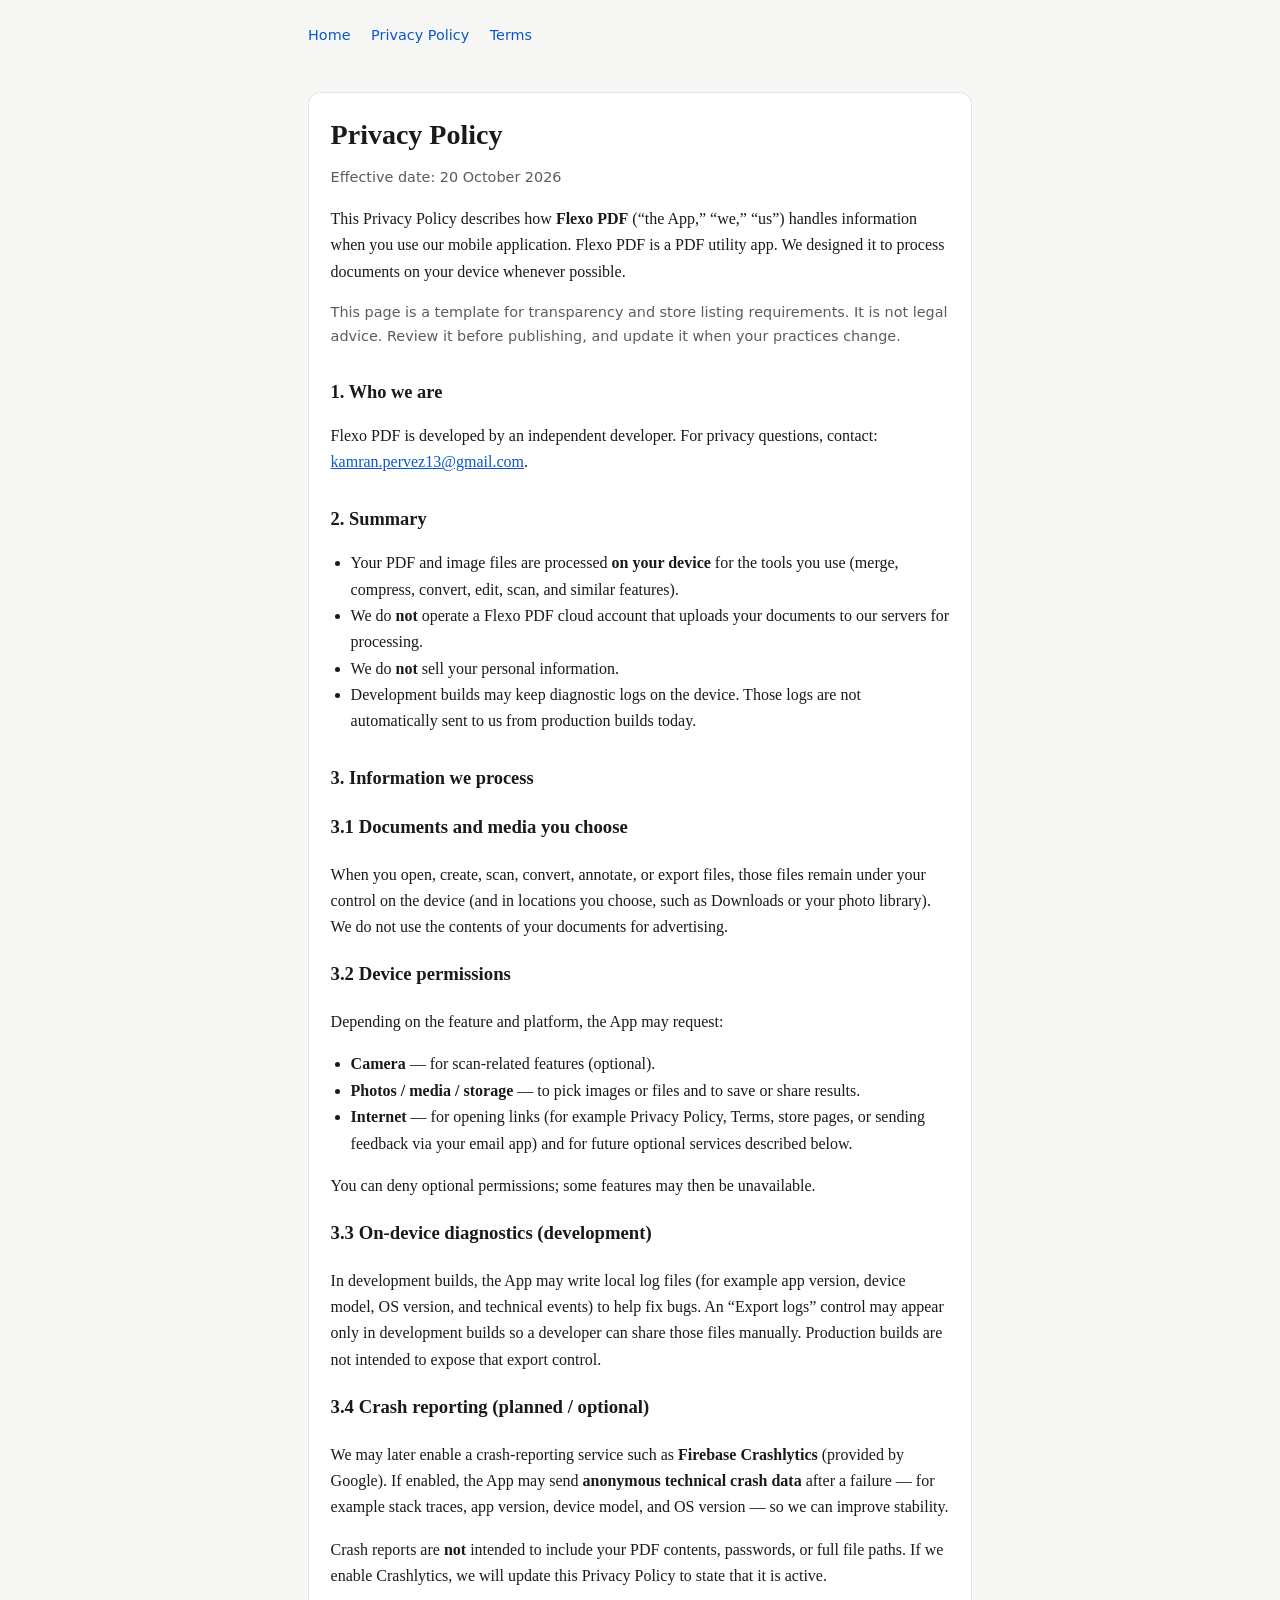
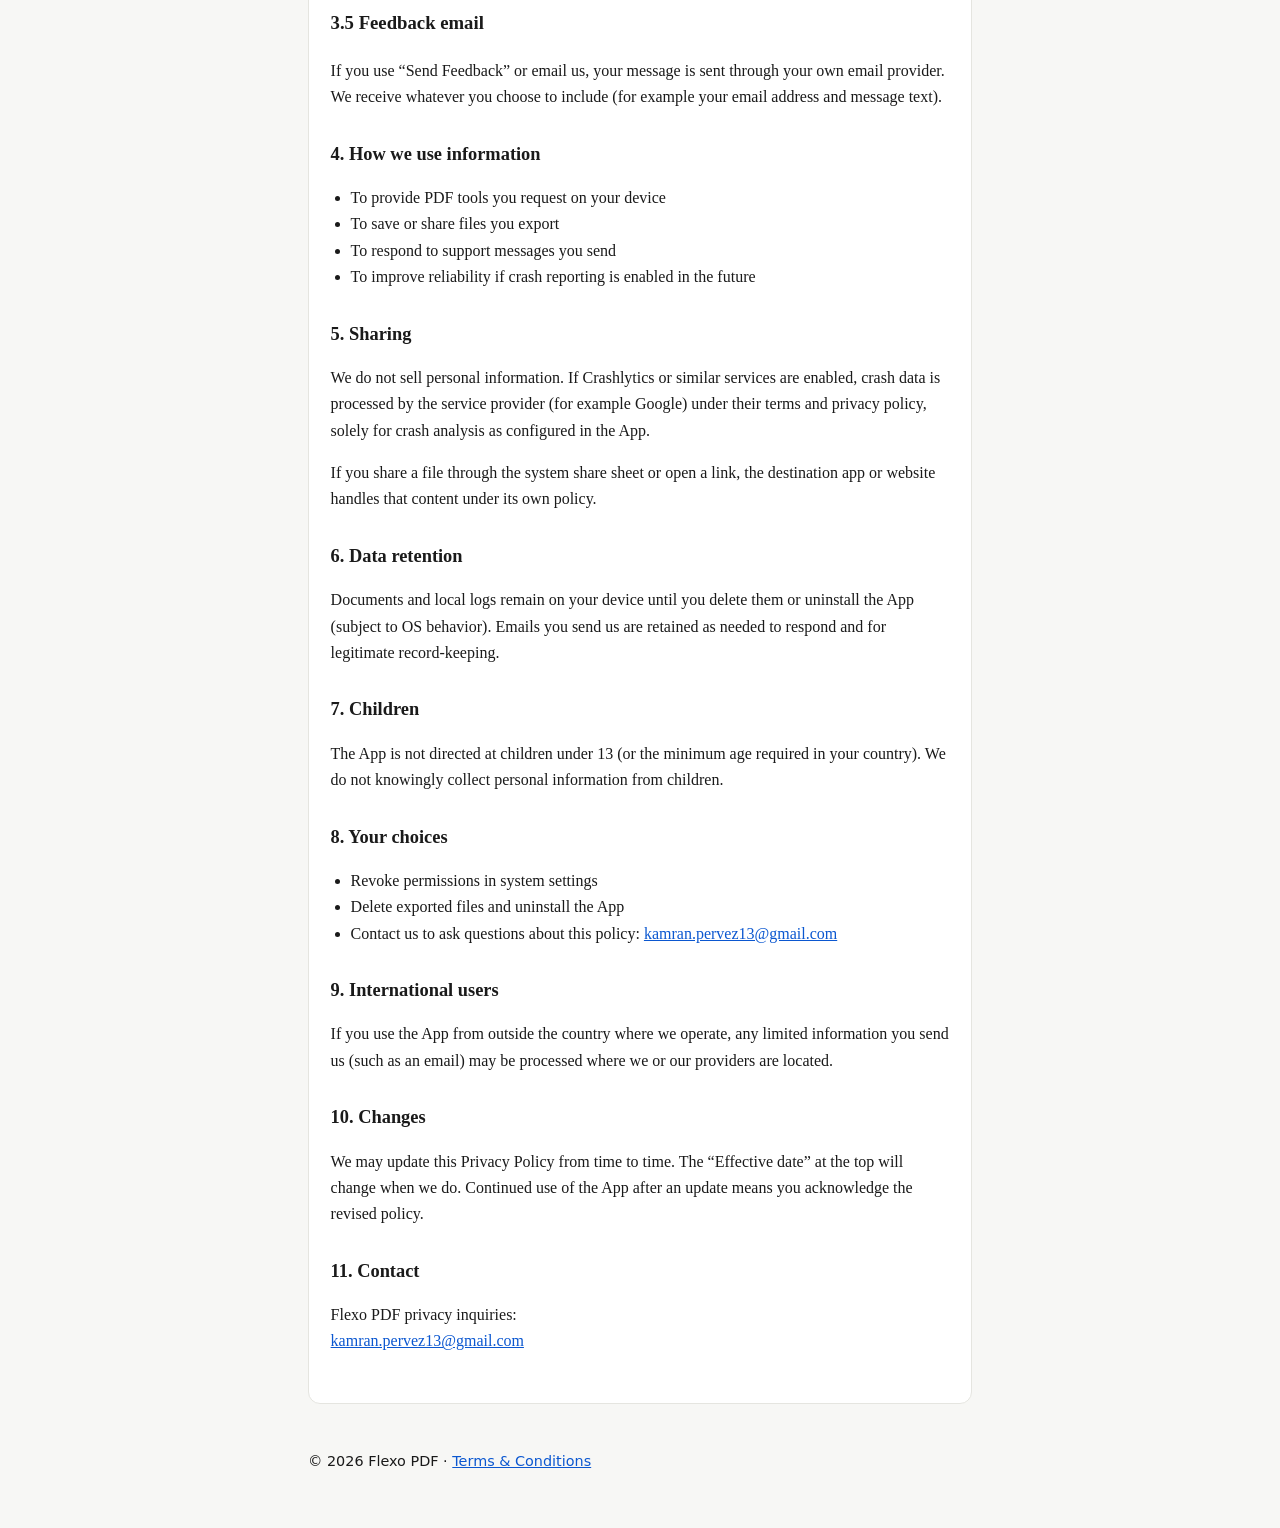
==== privacy.html @ fe5efee1 "Add Privacy Policy and Terms pages for Flexo PDF." ====
<!DOCTYPE html>
<html lang="en">
  <head>
    <meta charset="utf-8" />
    <meta name="viewport" content="width=device-width, initial-scale=1" />
    <title>Privacy Policy — Flexo PDF</title>
    <meta
      name="description"
      content="Privacy Policy for the Flexo PDF mobile application."
    />
    <link rel="stylesheet" href="styles.css" />
  </head>
  <body>
    <header>
      <nav>
        <a href="index.html">Home</a>
        <a href="privacy.html">Privacy Policy</a>
        <a href="terms.html">Terms</a>
      </nav>
    </header>
    <main>
      <article class="card">
        <h1>Privacy Policy</h1>
        <p class="muted">Effective date: 20 October 2026</p>
        <p>
          This Privacy Policy describes how <strong>Flexo PDF</strong> (“the
          App,” “we,” “us”) handles information when you use our mobile
          application. Flexo PDF is a PDF utility app. We designed it to process
          documents on your device whenever possible.
        </p>
        <p class="muted">
          This page is a template for transparency and store listing
          requirements. It is not legal advice. Review it before publishing, and
          update it when your practices change.
        </p>

        <h2>1. Who we are</h2>
        <p>
          Flexo PDF is developed by an independent developer. For privacy
          questions, contact:
          <a href="mailto:kamran.pervez13@gmail.com"
            >kamran.pervez13@gmail.com</a
          >.
        </p>

        <h2>2. Summary</h2>
        <ul>
          <li>
            Your PDF and image files are processed <strong>on your device</strong>
            for the tools you use (merge, compress, convert, edit, scan, and
            similar features).
          </li>
          <li>
            We do <strong>not</strong> operate a Flexo PDF cloud account that
            uploads your documents to our servers for processing.
          </li>
          <li>
            We do <strong>not</strong> sell your personal information.
          </li>
          <li>
            Development builds may keep diagnostic logs on the device. Those
            logs are not automatically sent to us from production builds today.
          </li>
        </ul>

        <h2>3. Information we process</h2>
        <h3>3.1 Documents and media you choose</h3>
        <p>
          When you open, create, scan, convert, annotate, or export files, those
          files remain under your control on the device (and in locations you
          choose, such as Downloads or your photo library). We do not use the
          contents of your documents for advertising.
        </p>

        <h3>3.2 Device permissions</h3>
        <p>Depending on the feature and platform, the App may request:</p>
        <ul>
          <li>
            <strong>Camera</strong> — for scan-related features (optional).
          </li>
          <li>
            <strong>Photos / media / storage</strong> — to pick images or files
            and to save or share results.
          </li>
          <li>
            <strong>Internet</strong> — for opening links (for example Privacy
            Policy, Terms, store pages, or sending feedback via your email app)
            and for future optional services described below.
          </li>
        </ul>
        <p>
          You can deny optional permissions; some features may then be
          unavailable.
        </p>

        <h3>3.3 On-device diagnostics (development)</h3>
        <p>
          In development builds, the App may write local log files (for example
          app version, device model, OS version, and technical events) to help
          fix bugs. An “Export logs” control may appear only in development
          builds so a developer can share those files manually. Production
          builds are not intended to expose that export control.
        </p>

        <h3>3.4 Crash reporting (planned / optional)</h3>
        <p>
          We may later enable a crash-reporting service such as
          <strong>Firebase Crashlytics</strong> (provided by Google). If
          enabled, the App may send <strong>anonymous technical crash data</strong>
          after a failure — for example stack traces, app version, device model,
          and OS version — so we can improve stability.
        </p>
        <p>
          Crash reports are <strong>not</strong> intended to include your PDF
          contents, passwords, or full file paths. If we enable Crashlytics, we
          will update this Privacy Policy to state that it is active.
        </p>

        <h3>3.5 Feedback email</h3>
        <p>
          If you use “Send Feedback” or email us, your message is sent through
          your own email provider. We receive whatever you choose to include
          (for example your email address and message text).
        </p>

        <h2>4. How we use information</h2>
        <ul>
          <li>To provide PDF tools you request on your device</li>
          <li>To save or share files you export</li>
          <li>To respond to support messages you send</li>
          <li>
            To improve reliability if crash reporting is enabled in the future
          </li>
        </ul>

        <h2>5. Sharing</h2>
        <p>
          We do not sell personal information. If Crashlytics or similar
          services are enabled, crash data is processed by the service provider
          (for example Google) under their terms and privacy policy, solely for
          crash analysis as configured in the App.
        </p>
        <p>
          If you share a file through the system share sheet or open a link, the
          destination app or website handles that content under its own policy.
        </p>

        <h2>6. Data retention</h2>
        <p>
          Documents and local logs remain on your device until you delete them
          or uninstall the App (subject to OS behavior). Emails you send us are
          retained as needed to respond and for legitimate record-keeping.
        </p>

        <h2>7. Children</h2>
        <p>
          The App is not directed at children under 13 (or the minimum age
          required in your country). We do not knowingly collect personal
          information from children.
        </p>

        <h2>8. Your choices</h2>
        <ul>
          <li>Revoke permissions in system settings</li>
          <li>Delete exported files and uninstall the App</li>
          <li>
            Contact us to ask questions about this policy:
            <a href="mailto:kamran.pervez13@gmail.com"
              >kamran.pervez13@gmail.com</a
            >
          </li>
        </ul>

        <h2>9. International users</h2>
        <p>
          If you use the App from outside the country where we operate, any
          limited information you send us (such as an email) may be processed
          where we or our providers are located.
        </p>

        <h2>10. Changes</h2>
        <p>
          We may update this Privacy Policy from time to time. The “Effective
          date” at the top will change when we do. Continued use of the App
          after an update means you acknowledge the revised policy.
        </p>

        <h2>11. Contact</h2>
        <p>
          Flexo PDF privacy inquiries:<br />
          <a href="mailto:kamran.pervez13@gmail.com"
            >kamran.pervez13@gmail.com</a
          >
        </p>
      </article>
    </main>
    <footer>
      <p>© 2026 Flexo PDF · <a href="terms.html">Terms &amp; Conditions</a></p>
    </footer>
  </body>
</html>
---- styles.css ----
:root {
  color-scheme: light dark;
  --bg: #f7f7f5;
  --card: #ffffff;
  --text: #1a1a1a;
  --muted: #5c5c5c;
  --border: #e5e5e0;
  --link: #0b57d0;
  --max: 44rem;
}

@media (prefers-color-scheme: dark) {
  :root {
    --bg: #121212;
    --card: #1c1c1c;
    --text: #f2f2f2;
    --muted: #b0b0b0;
    --border: #2e2e2e;
    --link: #8ab4f8;
  }
}

* {
  box-sizing: border-box;
}

body {
  margin: 0;
  font-family: Georgia, "Times New Roman", serif;
  background: var(--bg);
  color: var(--text);
  line-height: 1.65;
}

header,
main,
footer {
  max-width: var(--max);
  margin: 0 auto;
  padding: 1.5rem 1.25rem;
}

header {
  padding-bottom: 0;
}

nav {
  font-family: system-ui, -apple-system, Segoe UI, Roboto, sans-serif;
  font-size: 0.9rem;
  margin-bottom: 1.25rem;
}

nav a {
  color: var(--link);
  text-decoration: none;
  margin-right: 1rem;
}

nav a:hover {
  text-decoration: underline;
}

.card {
  background: var(--card);
  border: 1px solid var(--border);
  border-radius: 12px;
  padding: 1.5rem 1.35rem 2rem;
}

h1 {
  font-size: 1.75rem;
  line-height: 1.25;
  margin: 0 0 0.35rem;
}

h2 {
  font-size: 1.15rem;
  margin: 1.75rem 0 0.5rem;
}

p,
li {
  color: var(--text);
}

.muted,
footer {
  color: var(--muted);
  font-family: system-ui, -apple-system, Segoe UI, Roboto, sans-serif;
  font-size: 0.9rem;
}

ul {
  padding-left: 1.25rem;
}

a {
  color: var(--link);
}

footer {
  padding-top: 0.5rem;
  padding-bottom: 2.5rem;
}
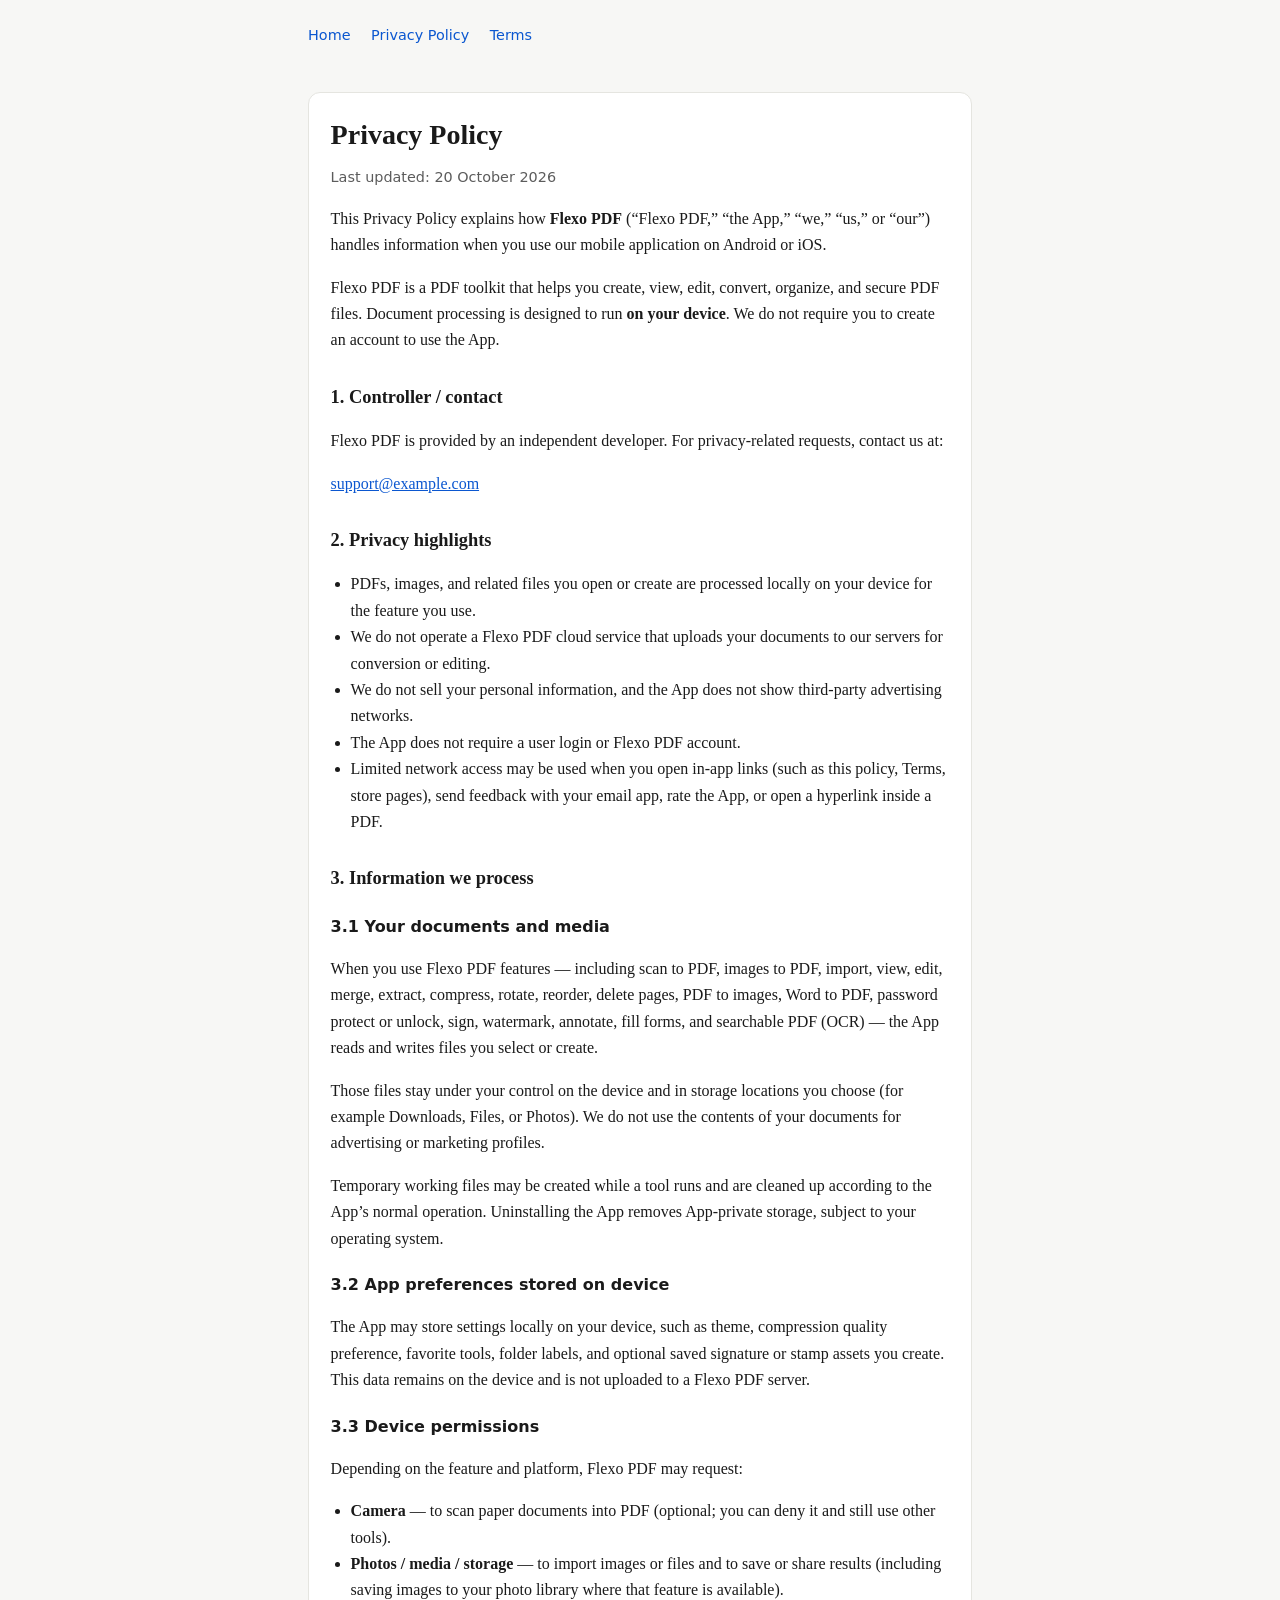
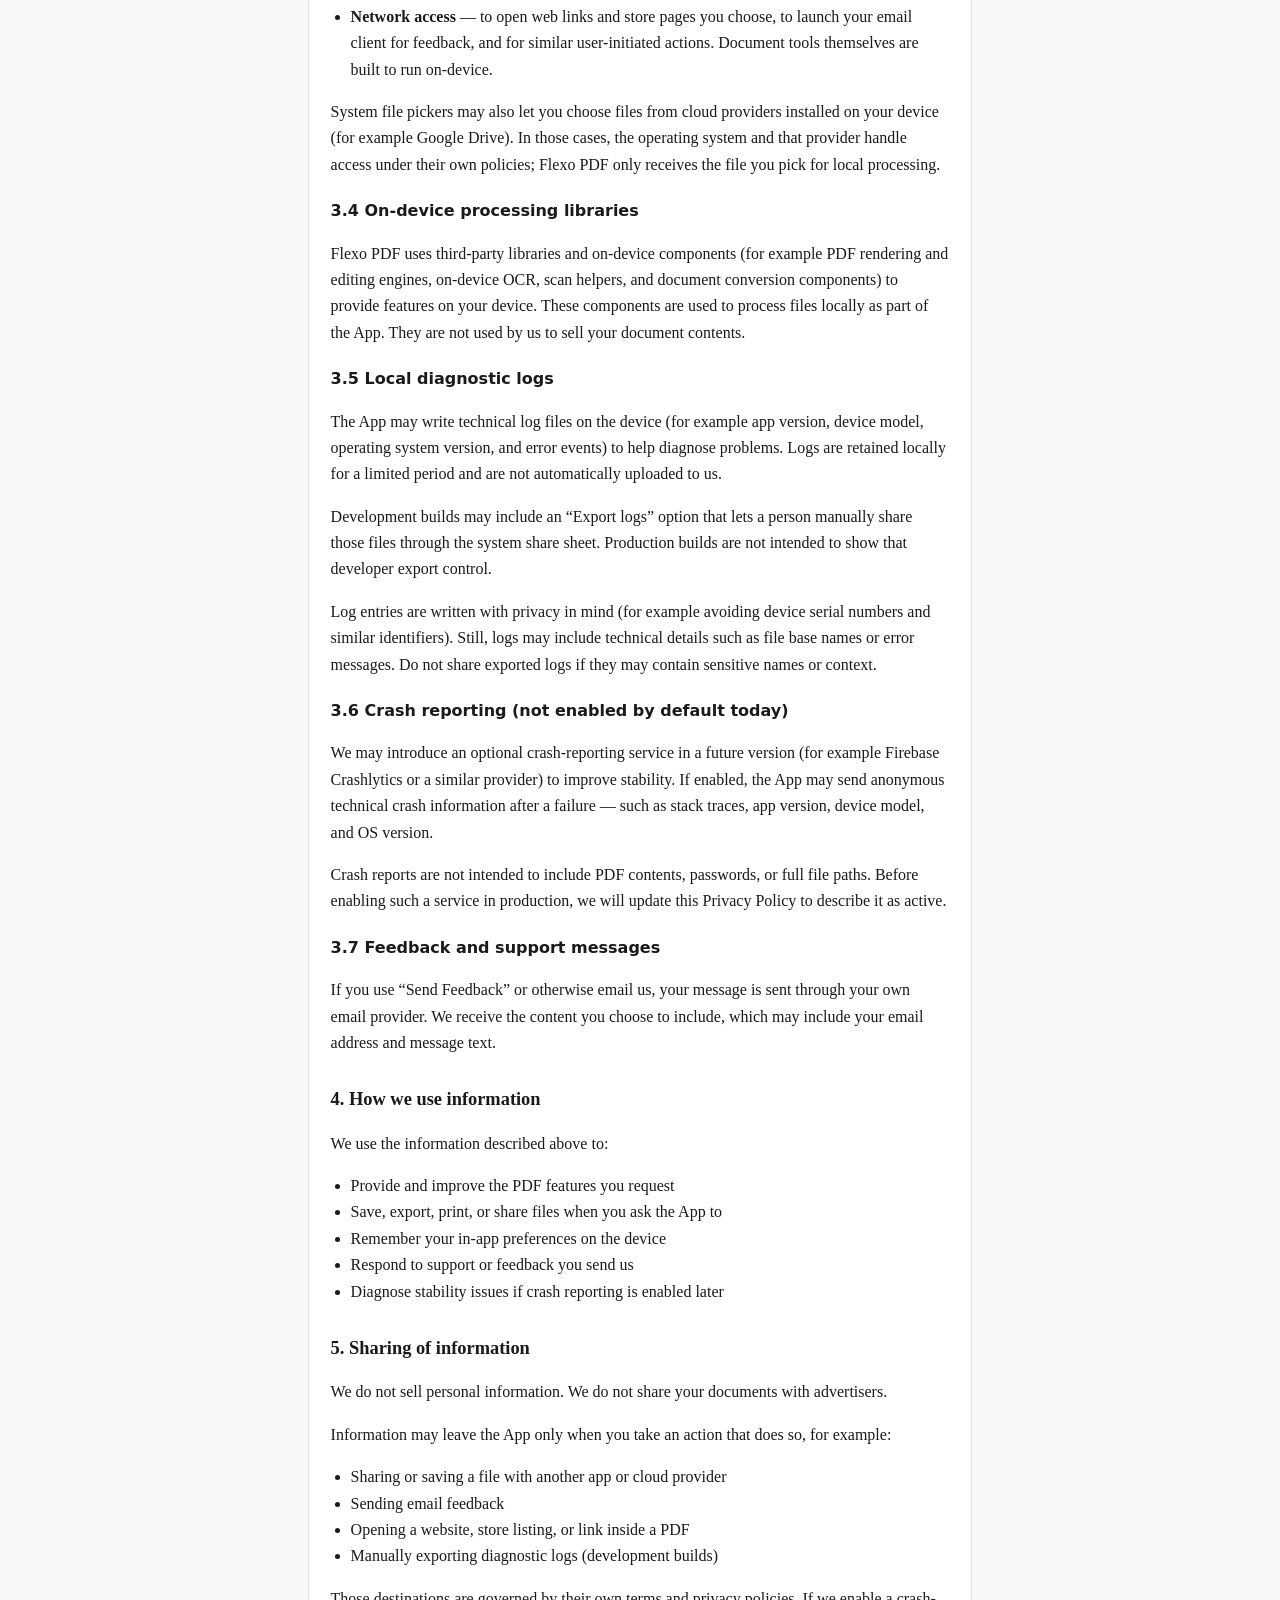
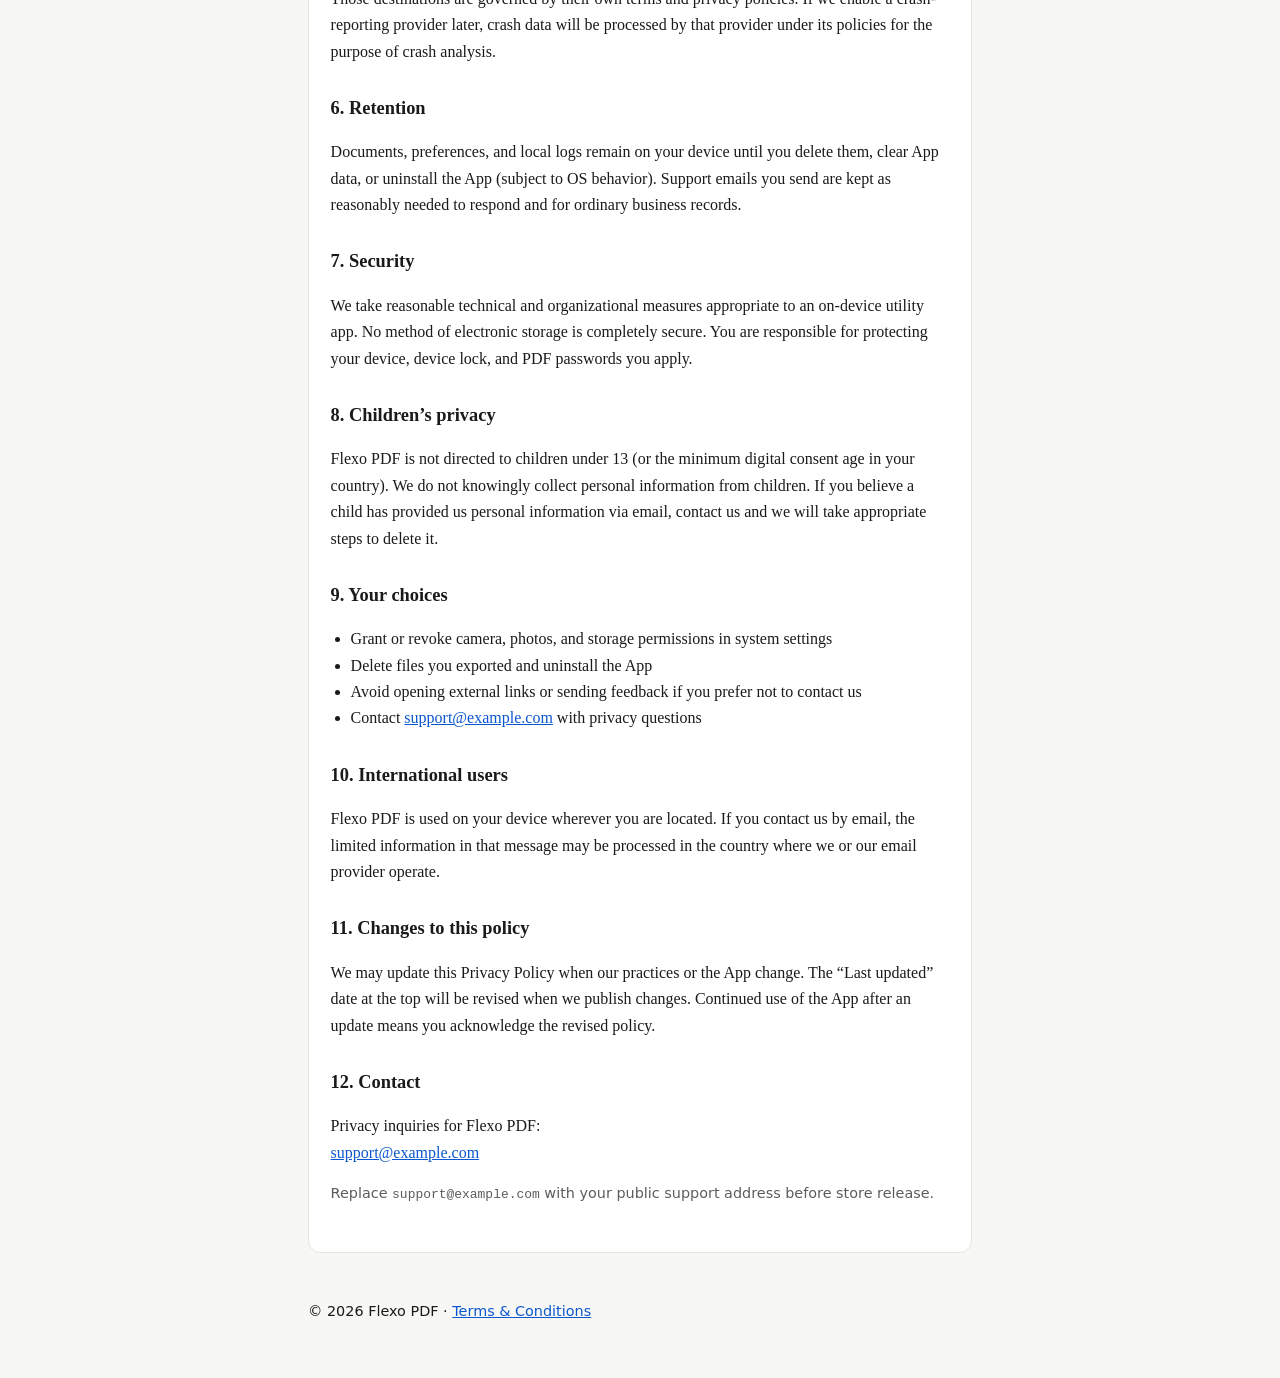
==== commit d527bf44: "privacy and tos pages" ====
--- a/privacy.html
+++ b/privacy.html
@@ -21,176 +21,258 @@
     <main>
       <article class="card">
         <h1>Privacy Policy</h1>
-        <p class="muted">Effective date: 20 October 2026</p>
-        <p>
-          This Privacy Policy describes how <strong>Flexo PDF</strong> (“the
-          App,” “we,” “us”) handles information when you use our mobile
-          application. Flexo PDF is a PDF utility app. We designed it to process
-          documents on your device whenever possible.
+        <p class="muted">Last updated: 20 October 2026</p>
+
+        <p>
+          This Privacy Policy explains how <strong>Flexo PDF</strong> (“Flexo
+          PDF,” “the App,” “we,” “us,” or “our”) handles information when you
+          use our mobile application on Android or iOS.
+        </p>
+        <p>
+          Flexo PDF is a PDF toolkit that helps you create, view, edit, convert,
+          organize, and secure PDF files. Document processing is designed to run
+          <strong>on your device</strong>. We do not require you to create an
+          account to use the App.
+        </p>
+
+        <h2>1. Controller / contact</h2>
+        <p>
+          Flexo PDF is provided by an independent developer. For privacy-related
+          requests, contact us at:
+        </p>
+        <p>
+          <!-- Replace with your public support address before store release. -->
+          <a href="mailto:support@example.com">support@example.com</a>
+        </p>
+
+        <h2>2. Privacy highlights</h2>
+        <ul>
+          <li>
+            PDFs, images, and related files you open or create are processed
+            locally on your device for the feature you use.
+          </li>
+          <li>
+            We do not operate a Flexo PDF cloud service that uploads your
+            documents to our servers for conversion or editing.
+          </li>
+          <li>
+            We do not sell your personal information, and the App does not show
+            third-party advertising networks.
+          </li>
+          <li>
+            The App does not require a user login or Flexo PDF account.
+          </li>
+          <li>
+            Limited network access may be used when you open in-app links (such
+            as this policy, Terms, store pages), send feedback with your email
+            app, rate the App, or open a hyperlink inside a PDF.
+          </li>
+        </ul>
+
+        <h2>3. Information we process</h2>
+
+        <h3>3.1 Your documents and media</h3>
+        <p>
+          When you use Flexo PDF features — including scan to PDF, images to
+          PDF, import, view, edit, merge, extract, compress, rotate, reorder,
+          delete pages, PDF to images, Word to PDF, password protect or unlock,
+          sign, watermark, annotate, fill forms, and searchable PDF (OCR) —
+          the App reads and writes files you select or create.
+        </p>
+        <p>
+          Those files stay under your control on the device and in storage
+          locations you choose (for example Downloads, Files, or Photos). We do
+          not use the contents of your documents for advertising or marketing
+          profiles.
+        </p>
+        <p>
+          Temporary working files may be created while a tool runs and are
+          cleaned up according to the App’s normal operation. Uninstalling the
+          App removes App-private storage, subject to your operating system.
+        </p>
+
+        <h3>3.2 App preferences stored on device</h3>
+        <p>
+          The App may store settings locally on your device, such as theme,
+          compression quality preference, favorite tools, folder labels, and
+          optional saved signature or stamp assets you create. This data remains
+          on the device and is not uploaded to a Flexo PDF server.
+        </p>
+
+        <h3>3.3 Device permissions</h3>
+        <p>
+          Depending on the feature and platform, Flexo PDF may request:
+        </p>
+        <ul>
+          <li>
+            <strong>Camera</strong> — to scan paper documents into PDF
+            (optional; you can deny it and still use other tools).
+          </li>
+          <li>
+            <strong>Photos / media / storage</strong> — to import images or
+            files and to save or share results (including saving images to your
+            photo library where that feature is available).
+          </li>
+          <li>
+            <strong>Network access</strong> — to open web links and store pages
+            you choose, to launch your email client for feedback, and for
+            similar user-initiated actions. Document tools themselves are built
+            to run on-device.
+          </li>
+        </ul>
+        <p>
+          System file pickers may also let you choose files from cloud providers
+          installed on your device (for example Google Drive). In those cases,
+          the operating system and that provider handle access under their own
+          policies; Flexo PDF only receives the file you pick for local
+          processing.
+        </p>
+
+        <h3>3.4 On-device processing libraries</h3>
+        <p>
+          Flexo PDF uses third-party libraries and on-device components (for
+          example PDF rendering and editing engines, on-device OCR, scan helpers,
+          and document conversion components) to provide features on your
+          device. These components are used to process files locally as part of
+          the App. They are not used by us to sell your document contents.
+        </p>
+
+        <h3>3.5 Local diagnostic logs</h3>
+        <p>
+          The App may write technical log files on the device (for example app
+          version, device model, operating system version, and error events) to
+          help diagnose problems. Logs are retained locally for a limited period
+          and are not automatically uploaded to us.
+        </p>
+        <p>
+          Development builds may include an “Export logs” option that lets a
+          person manually share those files through the system share sheet.
+          Production builds are not intended to show that developer export
+          control.
+        </p>
+        <p>
+          Log entries are written with privacy in mind (for example avoiding
+          device serial numbers and similar identifiers). Still, logs may
+          include technical details such as file base names or error messages.
+          Do not share exported logs if they may contain sensitive names or
+          context.
+        </p>
+
+        <h3>3.6 Crash reporting (not enabled by default today)</h3>
+        <p>
+          We may introduce an optional crash-reporting service in a future
+          version (for example Firebase Crashlytics or a similar provider) to
+          improve stability. If enabled, the App may send anonymous technical
+          crash information after a failure — such as stack traces, app version,
+          device model, and OS version.
+        </p>
+        <p>
+          Crash reports are not intended to include PDF contents, passwords, or
+          full file paths. Before enabling such a service in production, we will
+          update this Privacy Policy to describe it as active.
+        </p>
+
+        <h3>3.7 Feedback and support messages</h3>
+        <p>
+          If you use “Send Feedback” or otherwise email us, your message is sent
+          through your own email provider. We receive the content you choose to
+          include, which may include your email address and message text.
+        </p>
+
+        <h2>4. How we use information</h2>
+        <p>We use the information described above to:</p>
+        <ul>
+          <li>Provide and improve the PDF features you request</li>
+          <li>Save, export, print, or share files when you ask the App to</li>
+          <li>Remember your in-app preferences on the device</li>
+          <li>Respond to support or feedback you send us</li>
+          <li>
+            Diagnose stability issues if crash reporting is enabled later
+          </li>
+        </ul>
+
+        <h2>5. Sharing of information</h2>
+        <p>
+          We do not sell personal information. We do not share your documents
+          with advertisers.
+        </p>
+        <p>
+          Information may leave the App only when you take an action that does
+          so, for example:
+        </p>
+        <ul>
+          <li>Sharing or saving a file with another app or cloud provider</li>
+          <li>Sending email feedback</li>
+          <li>Opening a website, store listing, or link inside a PDF</li>
+          <li>Manually exporting diagnostic logs (development builds)</li>
+        </ul>
+        <p>
+          Those destinations are governed by their own terms and privacy
+          policies. If we enable a crash-reporting provider later, crash data
+          will be processed by that provider under its policies for the purpose
+          of crash analysis.
+        </p>
+
+        <h2>6. Retention</h2>
+        <p>
+          Documents, preferences, and local logs remain on your device until you
+          delete them, clear App data, or uninstall the App (subject to OS
+          behavior). Support emails you send are kept as reasonably needed to
+          respond and for ordinary business records.
+        </p>
+
+        <h2>7. Security</h2>
+        <p>
+          We take reasonable technical and organizational measures appropriate
+          to an on-device utility app. No method of electronic storage is
+          completely secure. You are responsible for protecting your device,
+          device lock, and PDF passwords you apply.
+        </p>
+
+        <h2>8. Children’s privacy</h2>
+        <p>
+          Flexo PDF is not directed to children under 13 (or the minimum digital
+          consent age in your country). We do not knowingly collect personal
+          information from children. If you believe a child has provided us
+          personal information via email, contact us and we will take
+          appropriate steps to delete it.
+        </p>
+
+        <h2>9. Your choices</h2>
+        <ul>
+          <li>Grant or revoke camera, photos, and storage permissions in system settings</li>
+          <li>Delete files you exported and uninstall the App</li>
+          <li>Avoid opening external links or sending feedback if you prefer not to contact us</li>
+          <li>
+            Contact
+            <a href="mailto:support@example.com">support@example.com</a>
+            with privacy questions
+          </li>
+        </ul>
+
+        <h2>10. International users</h2>
+        <p>
+          Flexo PDF is used on your device wherever you are located. If you
+          contact us by email, the limited information in that message may be
+          processed in the country where we or our email provider operate.
+        </p>
+
+        <h2>11. Changes to this policy</h2>
+        <p>
+          We may update this Privacy Policy when our practices or the App
+          change. The “Last updated” date at the top will be revised when we
+          publish changes. Continued use of the App after an update means you
+          acknowledge the revised policy.
+        </p>
+
+        <h2>12. Contact</h2>
+        <p>
+          Privacy inquiries for Flexo PDF:<br />
+          <a href="mailto:support@example.com">support@example.com</a>
         </p>
         <p class="muted">
-          This page is a template for transparency and store listing
-          requirements. It is not legal advice. Review it before publishing, and
-          update it when your practices change.
-        </p>
-
-        <h2>1. Who we are</h2>
-        <p>
-          Flexo PDF is developed by an independent developer. For privacy
-          questions, contact:
-          <a href="mailto:kamran.pervez13@gmail.com"
-            >kamran.pervez13@gmail.com</a
-          >.
-        </p>
-
-        <h2>2. Summary</h2>
-        <ul>
-          <li>
-            Your PDF and image files are processed <strong>on your device</strong>
-            for the tools you use (merge, compress, convert, edit, scan, and
-            similar features).
-          </li>
-          <li>
-            We do <strong>not</strong> operate a Flexo PDF cloud account that
-            uploads your documents to our servers for processing.
-          </li>
-          <li>
-            We do <strong>not</strong> sell your personal information.
-          </li>
-          <li>
-            Development builds may keep diagnostic logs on the device. Those
-            logs are not automatically sent to us from production builds today.
-          </li>
-        </ul>
-
-        <h2>3. Information we process</h2>
-        <h3>3.1 Documents and media you choose</h3>
-        <p>
-          When you open, create, scan, convert, annotate, or export files, those
-          files remain under your control on the device (and in locations you
-          choose, such as Downloads or your photo library). We do not use the
-          contents of your documents for advertising.
-        </p>
-
-        <h3>3.2 Device permissions</h3>
-        <p>Depending on the feature and platform, the App may request:</p>
-        <ul>
-          <li>
-            <strong>Camera</strong> — for scan-related features (optional).
-          </li>
-          <li>
-            <strong>Photos / media / storage</strong> — to pick images or files
-            and to save or share results.
-          </li>
-          <li>
-            <strong>Internet</strong> — for opening links (for example Privacy
-            Policy, Terms, store pages, or sending feedback via your email app)
-            and for future optional services described below.
-          </li>
-        </ul>
-        <p>
-          You can deny optional permissions; some features may then be
-          unavailable.
-        </p>
-
-        <h3>3.3 On-device diagnostics (development)</h3>
-        <p>
-          In development builds, the App may write local log files (for example
-          app version, device model, OS version, and technical events) to help
-          fix bugs. An “Export logs” control may appear only in development
-          builds so a developer can share those files manually. Production
-          builds are not intended to expose that export control.
-        </p>
-
-        <h3>3.4 Crash reporting (planned / optional)</h3>
-        <p>
-          We may later enable a crash-reporting service such as
-          <strong>Firebase Crashlytics</strong> (provided by Google). If
-          enabled, the App may send <strong>anonymous technical crash data</strong>
-          after a failure — for example stack traces, app version, device model,
-          and OS version — so we can improve stability.
-        </p>
-        <p>
-          Crash reports are <strong>not</strong> intended to include your PDF
-          contents, passwords, or full file paths. If we enable Crashlytics, we
-          will update this Privacy Policy to state that it is active.
-        </p>
-
-        <h3>3.5 Feedback email</h3>
-        <p>
-          If you use “Send Feedback” or email us, your message is sent through
-          your own email provider. We receive whatever you choose to include
-          (for example your email address and message text).
-        </p>
-
-        <h2>4. How we use information</h2>
-        <ul>
-          <li>To provide PDF tools you request on your device</li>
-          <li>To save or share files you export</li>
-          <li>To respond to support messages you send</li>
-          <li>
-            To improve reliability if crash reporting is enabled in the future
-          </li>
-        </ul>
-
-        <h2>5. Sharing</h2>
-        <p>
-          We do not sell personal information. If Crashlytics or similar
-          services are enabled, crash data is processed by the service provider
-          (for example Google) under their terms and privacy policy, solely for
-          crash analysis as configured in the App.
-        </p>
-        <p>
-          If you share a file through the system share sheet or open a link, the
-          destination app or website handles that content under its own policy.
-        </p>
-
-        <h2>6. Data retention</h2>
-        <p>
-          Documents and local logs remain on your device until you delete them
-          or uninstall the App (subject to OS behavior). Emails you send us are
-          retained as needed to respond and for legitimate record-keeping.
-        </p>
-
-        <h2>7. Children</h2>
-        <p>
-          The App is not directed at children under 13 (or the minimum age
-          required in your country). We do not knowingly collect personal
-          information from children.
-        </p>
-
-        <h2>8. Your choices</h2>
-        <ul>
-          <li>Revoke permissions in system settings</li>
-          <li>Delete exported files and uninstall the App</li>
-          <li>
-            Contact us to ask questions about this policy:
-            <a href="mailto:kamran.pervez13@gmail.com"
-              >kamran.pervez13@gmail.com</a
-            >
-          </li>
-        </ul>
-
-        <h2>9. International users</h2>
-        <p>
-          If you use the App from outside the country where we operate, any
-          limited information you send us (such as an email) may be processed
-          where we or our providers are located.
-        </p>
-
-        <h2>10. Changes</h2>
-        <p>
-          We may update this Privacy Policy from time to time. The “Effective
-          date” at the top will change when we do. Continued use of the App
-          after an update means you acknowledge the revised policy.
-        </p>
-
-        <h2>11. Contact</h2>
-        <p>
-          Flexo PDF privacy inquiries:<br />
-          <a href="mailto:kamran.pervez13@gmail.com"
-            >kamran.pervez13@gmail.com</a
-          >
+          Replace <code>support@example.com</code> with your public support
+          address before store release.
         </p>
       </article>
     </main>
--- a/styles.css
+++ b/styles.css
@@ -78,6 +78,18 @@
   margin: 1.75rem 0 0.5rem;
 }
 
+h3 {
+  font-family: system-ui, -apple-system, Segoe UI, Roboto, sans-serif;
+  font-size: 1rem;
+  font-weight: 600;
+  margin: 1.25rem 0 0.4rem;
+}
+
+code {
+  font-family: ui-monospace, SFMono-Regular, Menlo, Consolas, monospace;
+  font-size: 0.9em;
+}
+
 p,
 li {
   color: var(--text);
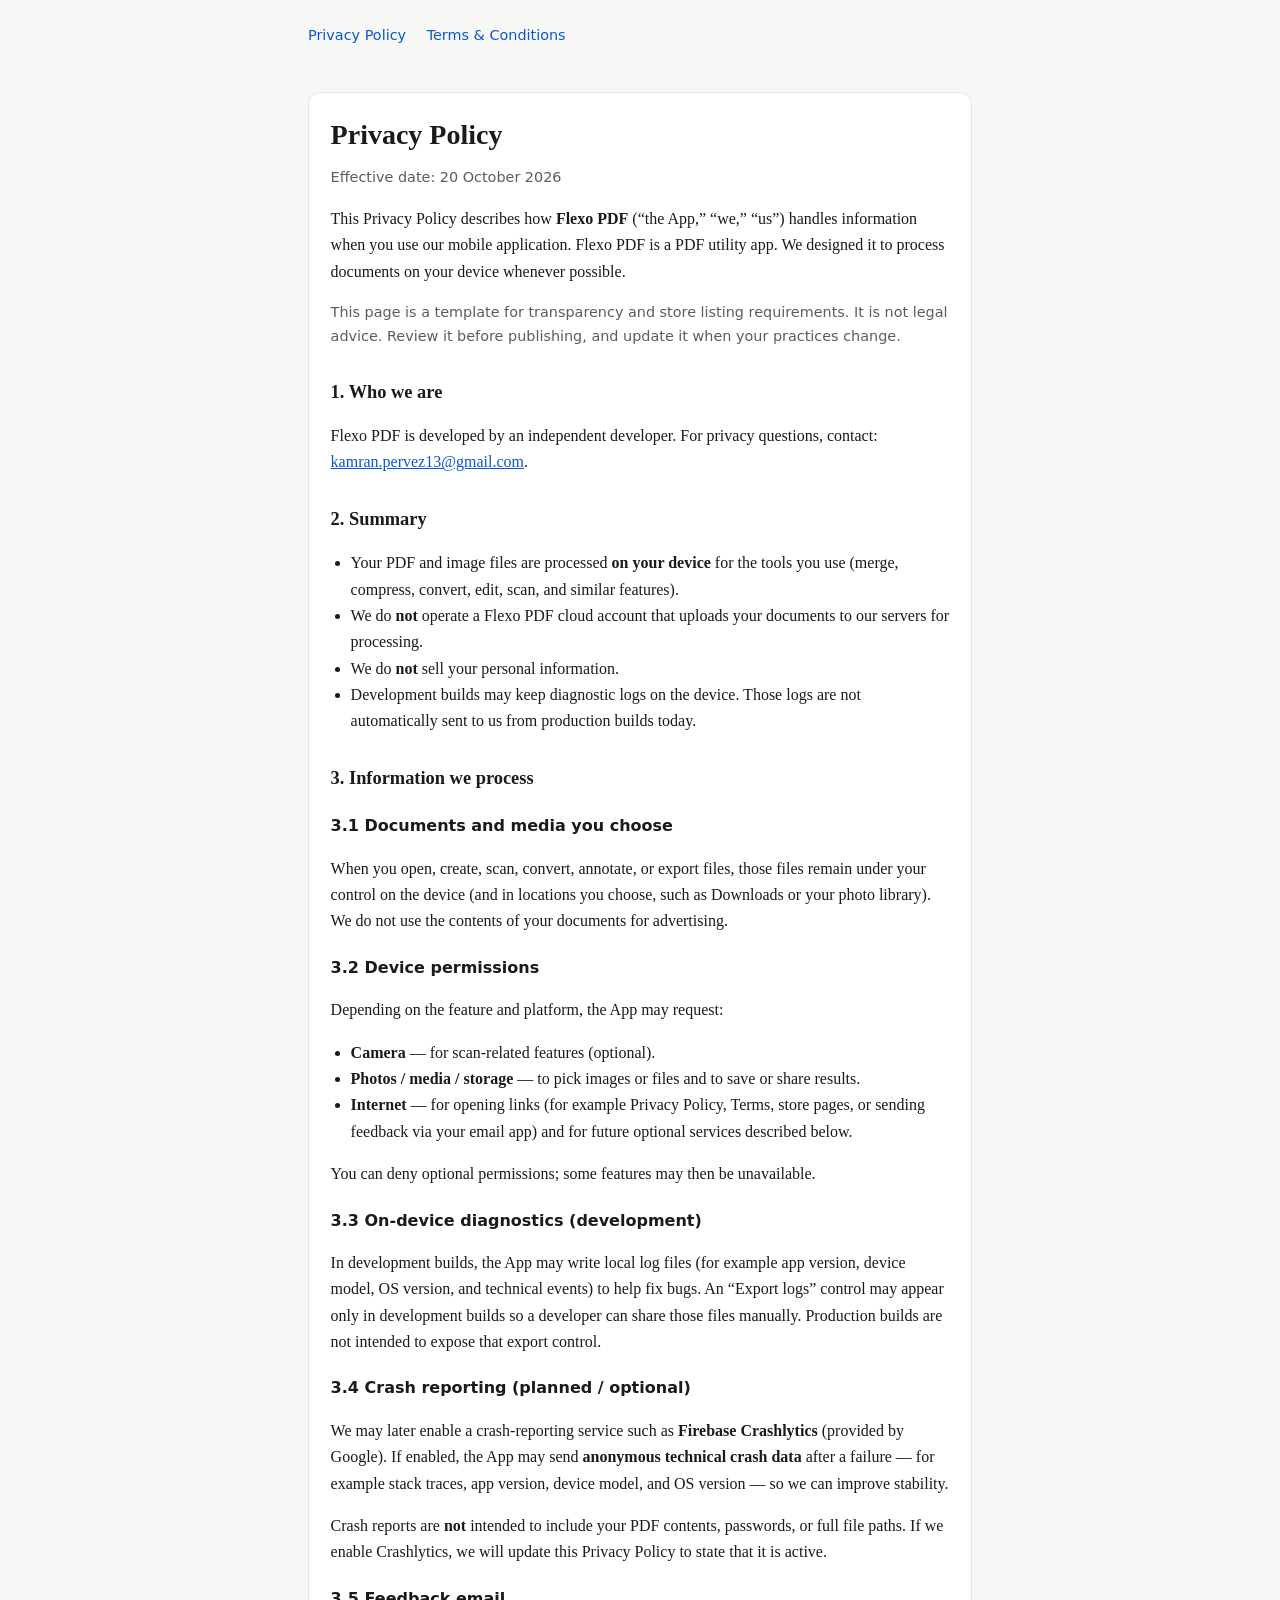
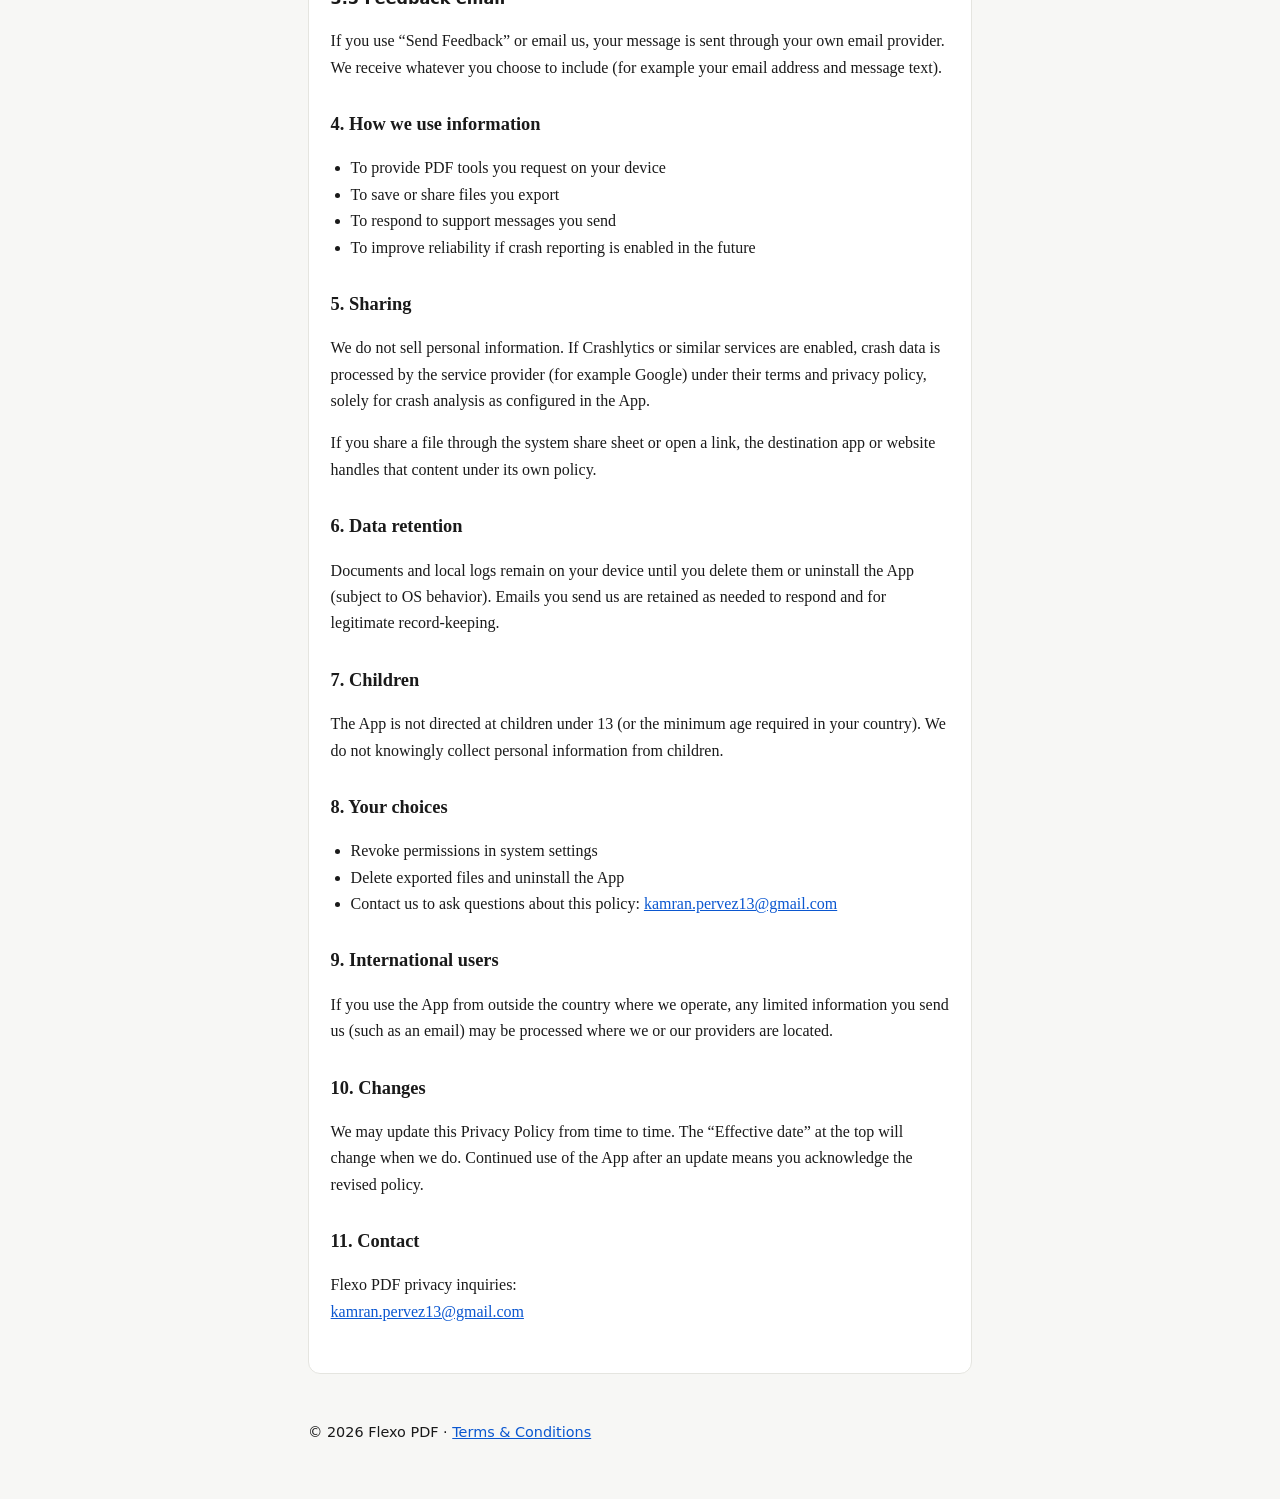
==== commit b5736e0c: "initial setup" ====
--- a/privacy.html
+++ b/privacy.html
@@ -13,266 +13,183 @@
   <body>
     <header>
       <nav>
-        <a href="index.html">Home</a>
         <a href="privacy.html">Privacy Policy</a>
-        <a href="terms.html">Terms</a>
+        <a href="terms.html">Terms &amp; Conditions</a>
       </nav>
     </header>
     <main>
       <article class="card">
         <h1>Privacy Policy</h1>
-        <p class="muted">Last updated: 20 October 2026</p>
-
-        <p>
-          This Privacy Policy explains how <strong>Flexo PDF</strong> (“Flexo
-          PDF,” “the App,” “we,” “us,” or “our”) handles information when you
-          use our mobile application on Android or iOS.
-        </p>
-        <p>
-          Flexo PDF is a PDF toolkit that helps you create, view, edit, convert,
-          organize, and secure PDF files. Document processing is designed to run
-          <strong>on your device</strong>. We do not require you to create an
-          account to use the App.
-        </p>
-
-        <h2>1. Controller / contact</h2>
-        <p>
-          Flexo PDF is provided by an independent developer. For privacy-related
-          requests, contact us at:
-        </p>
-        <p>
-          <!-- Replace with your public support address before store release. -->
-          <a href="mailto:support@example.com">support@example.com</a>
-        </p>
-
-        <h2>2. Privacy highlights</h2>
-        <ul>
-          <li>
-            PDFs, images, and related files you open or create are processed
-            locally on your device for the feature you use.
-          </li>
-          <li>
-            We do not operate a Flexo PDF cloud service that uploads your
-            documents to our servers for conversion or editing.
-          </li>
-          <li>
-            We do not sell your personal information, and the App does not show
-            third-party advertising networks.
-          </li>
-          <li>
-            The App does not require a user login or Flexo PDF account.
-          </li>
-          <li>
-            Limited network access may be used when you open in-app links (such
-            as this policy, Terms, store pages), send feedback with your email
-            app, rate the App, or open a hyperlink inside a PDF.
+        <p class="muted">Effective date: 20 October 2026</p>
+        <p>
+          This Privacy Policy describes how <strong>Flexo PDF</strong> (“the
+          App,” “we,” “us”) handles information when you use our mobile
+          application. Flexo PDF is a PDF utility app. We designed it to process
+          documents on your device whenever possible.
+        </p>
+        <p class="muted">
+          This page is a template for transparency and store listing
+          requirements. It is not legal advice. Review it before publishing, and
+          update it when your practices change.
+        </p>
+
+        <h2>1. Who we are</h2>
+        <p>
+          Flexo PDF is developed by an independent developer. For privacy
+          questions, contact:
+          <a href="mailto:kamran.pervez13@gmail.com"
+            >kamran.pervez13@gmail.com</a
+          >.
+        </p>
+
+        <h2>2. Summary</h2>
+        <ul>
+          <li>
+            Your PDF and image files are processed <strong>on your device</strong>
+            for the tools you use (merge, compress, convert, edit, scan, and
+            similar features).
+          </li>
+          <li>
+            We do <strong>not</strong> operate a Flexo PDF cloud account that
+            uploads your documents to our servers for processing.
+          </li>
+          <li>
+            We do <strong>not</strong> sell your personal information.
+          </li>
+          <li>
+            Development builds may keep diagnostic logs on the device. Those
+            logs are not automatically sent to us from production builds today.
           </li>
         </ul>
 
         <h2>3. Information we process</h2>
-
-        <h3>3.1 Your documents and media</h3>
-        <p>
-          When you use Flexo PDF features — including scan to PDF, images to
-          PDF, import, view, edit, merge, extract, compress, rotate, reorder,
-          delete pages, PDF to images, Word to PDF, password protect or unlock,
-          sign, watermark, annotate, fill forms, and searchable PDF (OCR) —
-          the App reads and writes files you select or create.
-        </p>
-        <p>
-          Those files stay under your control on the device and in storage
-          locations you choose (for example Downloads, Files, or Photos). We do
-          not use the contents of your documents for advertising or marketing
-          profiles.
-        </p>
-        <p>
-          Temporary working files may be created while a tool runs and are
-          cleaned up according to the App’s normal operation. Uninstalling the
-          App removes App-private storage, subject to your operating system.
-        </p>
-
-        <h3>3.2 App preferences stored on device</h3>
-        <p>
-          The App may store settings locally on your device, such as theme,
-          compression quality preference, favorite tools, folder labels, and
-          optional saved signature or stamp assets you create. This data remains
-          on the device and is not uploaded to a Flexo PDF server.
-        </p>
-
-        <h3>3.3 Device permissions</h3>
-        <p>
-          Depending on the feature and platform, Flexo PDF may request:
-        </p>
-        <ul>
-          <li>
-            <strong>Camera</strong> — to scan paper documents into PDF
-            (optional; you can deny it and still use other tools).
-          </li>
-          <li>
-            <strong>Photos / media / storage</strong> — to import images or
-            files and to save or share results (including saving images to your
-            photo library where that feature is available).
-          </li>
-          <li>
-            <strong>Network access</strong> — to open web links and store pages
-            you choose, to launch your email client for feedback, and for
-            similar user-initiated actions. Document tools themselves are built
-            to run on-device.
-          </li>
-        </ul>
-        <p>
-          System file pickers may also let you choose files from cloud providers
-          installed on your device (for example Google Drive). In those cases,
-          the operating system and that provider handle access under their own
-          policies; Flexo PDF only receives the file you pick for local
-          processing.
-        </p>
-
-        <h3>3.4 On-device processing libraries</h3>
-        <p>
-          Flexo PDF uses third-party libraries and on-device components (for
-          example PDF rendering and editing engines, on-device OCR, scan helpers,
-          and document conversion components) to provide features on your
-          device. These components are used to process files locally as part of
-          the App. They are not used by us to sell your document contents.
-        </p>
-
-        <h3>3.5 Local diagnostic logs</h3>
-        <p>
-          The App may write technical log files on the device (for example app
-          version, device model, operating system version, and error events) to
-          help diagnose problems. Logs are retained locally for a limited period
-          and are not automatically uploaded to us.
-        </p>
-        <p>
-          Development builds may include an “Export logs” option that lets a
-          person manually share those files through the system share sheet.
-          Production builds are not intended to show that developer export
-          control.
-        </p>
-        <p>
-          Log entries are written with privacy in mind (for example avoiding
-          device serial numbers and similar identifiers). Still, logs may
-          include technical details such as file base names or error messages.
-          Do not share exported logs if they may contain sensitive names or
-          context.
-        </p>
-
-        <h3>3.6 Crash reporting (not enabled by default today)</h3>
-        <p>
-          We may introduce an optional crash-reporting service in a future
-          version (for example Firebase Crashlytics or a similar provider) to
-          improve stability. If enabled, the App may send anonymous technical
-          crash information after a failure — such as stack traces, app version,
-          device model, and OS version.
-        </p>
-        <p>
-          Crash reports are not intended to include PDF contents, passwords, or
-          full file paths. Before enabling such a service in production, we will
-          update this Privacy Policy to describe it as active.
-        </p>
-
-        <h3>3.7 Feedback and support messages</h3>
-        <p>
-          If you use “Send Feedback” or otherwise email us, your message is sent
-          through your own email provider. We receive the content you choose to
-          include, which may include your email address and message text.
+        <h3>3.1 Documents and media you choose</h3>
+        <p>
+          When you open, create, scan, convert, annotate, or export files, those
+          files remain under your control on the device (and in locations you
+          choose, such as Downloads or your photo library). We do not use the
+          contents of your documents for advertising.
+        </p>
+
+        <h3>3.2 Device permissions</h3>
+        <p>Depending on the feature and platform, the App may request:</p>
+        <ul>
+          <li>
+            <strong>Camera</strong> — for scan-related features (optional).
+          </li>
+          <li>
+            <strong>Photos / media / storage</strong> — to pick images or files
+            and to save or share results.
+          </li>
+          <li>
+            <strong>Internet</strong> — for opening links (for example Privacy
+            Policy, Terms, store pages, or sending feedback via your email app)
+            and for future optional services described below.
+          </li>
+        </ul>
+        <p>
+          You can deny optional permissions; some features may then be
+          unavailable.
+        </p>
+
+        <h3>3.3 On-device diagnostics (development)</h3>
+        <p>
+          In development builds, the App may write local log files (for example
+          app version, device model, OS version, and technical events) to help
+          fix bugs. An “Export logs” control may appear only in development
+          builds so a developer can share those files manually. Production
+          builds are not intended to expose that export control.
+        </p>
+
+        <h3>3.4 Crash reporting (planned / optional)</h3>
+        <p>
+          We may later enable a crash-reporting service such as
+          <strong>Firebase Crashlytics</strong> (provided by Google). If
+          enabled, the App may send <strong>anonymous technical crash data</strong>
+          after a failure — for example stack traces, app version, device model,
+          and OS version — so we can improve stability.
+        </p>
+        <p>
+          Crash reports are <strong>not</strong> intended to include your PDF
+          contents, passwords, or full file paths. If we enable Crashlytics, we
+          will update this Privacy Policy to state that it is active.
+        </p>
+
+        <h3>3.5 Feedback email</h3>
+        <p>
+          If you use “Send Feedback” or email us, your message is sent through
+          your own email provider. We receive whatever you choose to include
+          (for example your email address and message text).
         </p>
 
         <h2>4. How we use information</h2>
-        <p>We use the information described above to:</p>
-        <ul>
-          <li>Provide and improve the PDF features you request</li>
-          <li>Save, export, print, or share files when you ask the App to</li>
-          <li>Remember your in-app preferences on the device</li>
-          <li>Respond to support or feedback you send us</li>
-          <li>
-            Diagnose stability issues if crash reporting is enabled later
-          </li>
-        </ul>
-
-        <h2>5. Sharing of information</h2>
-        <p>
-          We do not sell personal information. We do not share your documents
-          with advertisers.
-        </p>
-        <p>
-          Information may leave the App only when you take an action that does
-          so, for example:
-        </p>
-        <ul>
-          <li>Sharing or saving a file with another app or cloud provider</li>
-          <li>Sending email feedback</li>
-          <li>Opening a website, store listing, or link inside a PDF</li>
-          <li>Manually exporting diagnostic logs (development builds)</li>
-        </ul>
-        <p>
-          Those destinations are governed by their own terms and privacy
-          policies. If we enable a crash-reporting provider later, crash data
-          will be processed by that provider under its policies for the purpose
-          of crash analysis.
-        </p>
-
-        <h2>6. Retention</h2>
-        <p>
-          Documents, preferences, and local logs remain on your device until you
-          delete them, clear App data, or uninstall the App (subject to OS
-          behavior). Support emails you send are kept as reasonably needed to
-          respond and for ordinary business records.
-        </p>
-
-        <h2>7. Security</h2>
-        <p>
-          We take reasonable technical and organizational measures appropriate
-          to an on-device utility app. No method of electronic storage is
-          completely secure. You are responsible for protecting your device,
-          device lock, and PDF passwords you apply.
-        </p>
-
-        <h2>8. Children’s privacy</h2>
-        <p>
-          Flexo PDF is not directed to children under 13 (or the minimum digital
-          consent age in your country). We do not knowingly collect personal
-          information from children. If you believe a child has provided us
-          personal information via email, contact us and we will take
-          appropriate steps to delete it.
-        </p>
-
-        <h2>9. Your choices</h2>
-        <ul>
-          <li>Grant or revoke camera, photos, and storage permissions in system settings</li>
-          <li>Delete files you exported and uninstall the App</li>
-          <li>Avoid opening external links or sending feedback if you prefer not to contact us</li>
-          <li>
-            Contact
-            <a href="mailto:support@example.com">support@example.com</a>
-            with privacy questions
-          </li>
-        </ul>
-
-        <h2>10. International users</h2>
-        <p>
-          Flexo PDF is used on your device wherever you are located. If you
-          contact us by email, the limited information in that message may be
-          processed in the country where we or our email provider operate.
-        </p>
-
-        <h2>11. Changes to this policy</h2>
-        <p>
-          We may update this Privacy Policy when our practices or the App
-          change. The “Last updated” date at the top will be revised when we
-          publish changes. Continued use of the App after an update means you
-          acknowledge the revised policy.
-        </p>
-
-        <h2>12. Contact</h2>
-        <p>
-          Privacy inquiries for Flexo PDF:<br />
-          <a href="mailto:support@example.com">support@example.com</a>
-        </p>
-        <p class="muted">
-          Replace <code>support@example.com</code> with your public support
-          address before store release.
+        <ul>
+          <li>To provide PDF tools you request on your device</li>
+          <li>To save or share files you export</li>
+          <li>To respond to support messages you send</li>
+          <li>
+            To improve reliability if crash reporting is enabled in the future
+          </li>
+        </ul>
+
+        <h2>5. Sharing</h2>
+        <p>
+          We do not sell personal information. If Crashlytics or similar
+          services are enabled, crash data is processed by the service provider
+          (for example Google) under their terms and privacy policy, solely for
+          crash analysis as configured in the App.
+        </p>
+        <p>
+          If you share a file through the system share sheet or open a link, the
+          destination app or website handles that content under its own policy.
+        </p>
+
+        <h2>6. Data retention</h2>
+        <p>
+          Documents and local logs remain on your device until you delete them
+          or uninstall the App (subject to OS behavior). Emails you send us are
+          retained as needed to respond and for legitimate record-keeping.
+        </p>
+
+        <h2>7. Children</h2>
+        <p>
+          The App is not directed at children under 13 (or the minimum age
+          required in your country). We do not knowingly collect personal
+          information from children.
+        </p>
+
+        <h2>8. Your choices</h2>
+        <ul>
+          <li>Revoke permissions in system settings</li>
+          <li>Delete exported files and uninstall the App</li>
+          <li>
+            Contact us to ask questions about this policy:
+            <a href="mailto:kamran.pervez13@gmail.com"
+              >kamran.pervez13@gmail.com</a
+            >
+          </li>
+        </ul>
+
+        <h2>9. International users</h2>
+        <p>
+          If you use the App from outside the country where we operate, any
+          limited information you send us (such as an email) may be processed
+          where we or our providers are located.
+        </p>
+
+        <h2>10. Changes</h2>
+        <p>
+          We may update this Privacy Policy from time to time. The “Effective
+          date” at the top will change when we do. Continued use of the App
+          after an update means you acknowledge the revised policy.
+        </p>
+
+        <h2>11. Contact</h2>
+        <p>
+          Flexo PDF privacy inquiries:<br />
+          <a href="mailto:kamran.pervez13@gmail.com"
+            >kamran.pervez13@gmail.com</a
+          >
         </p>
       </article>
     </main>
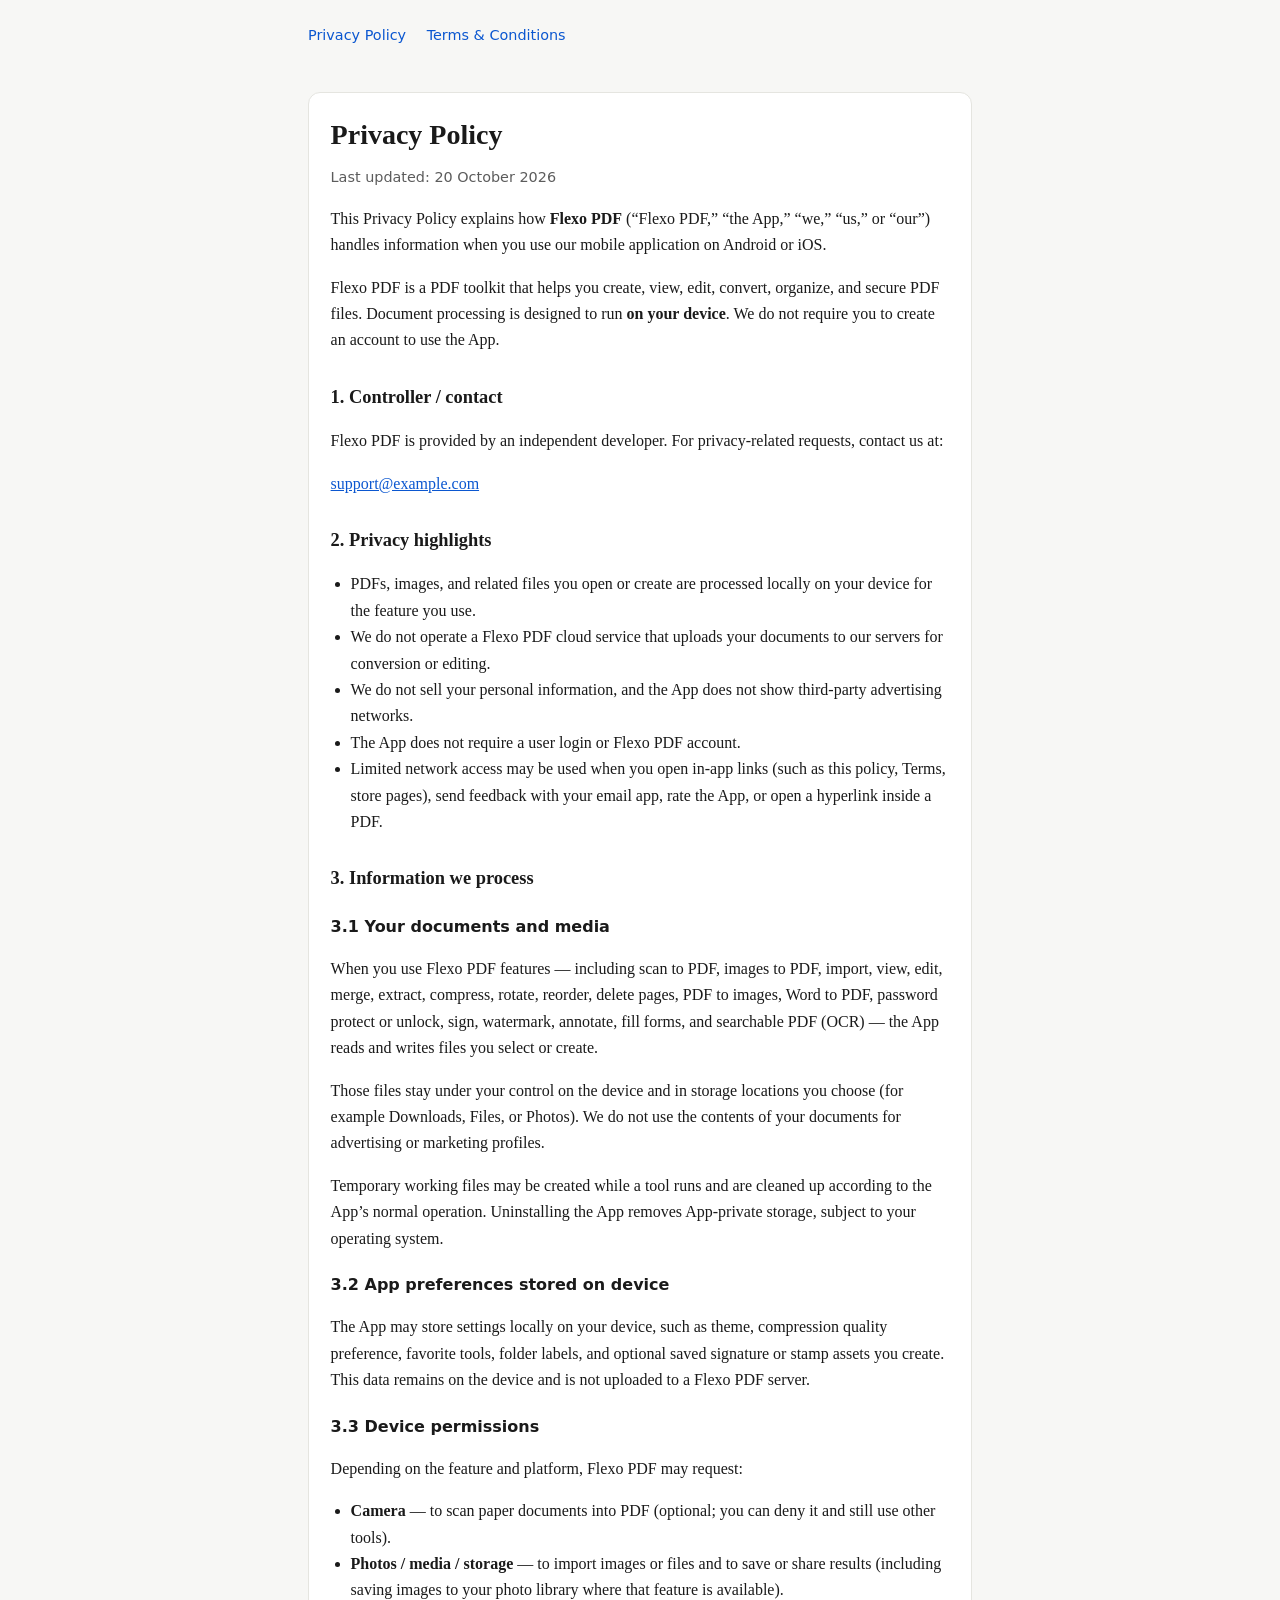
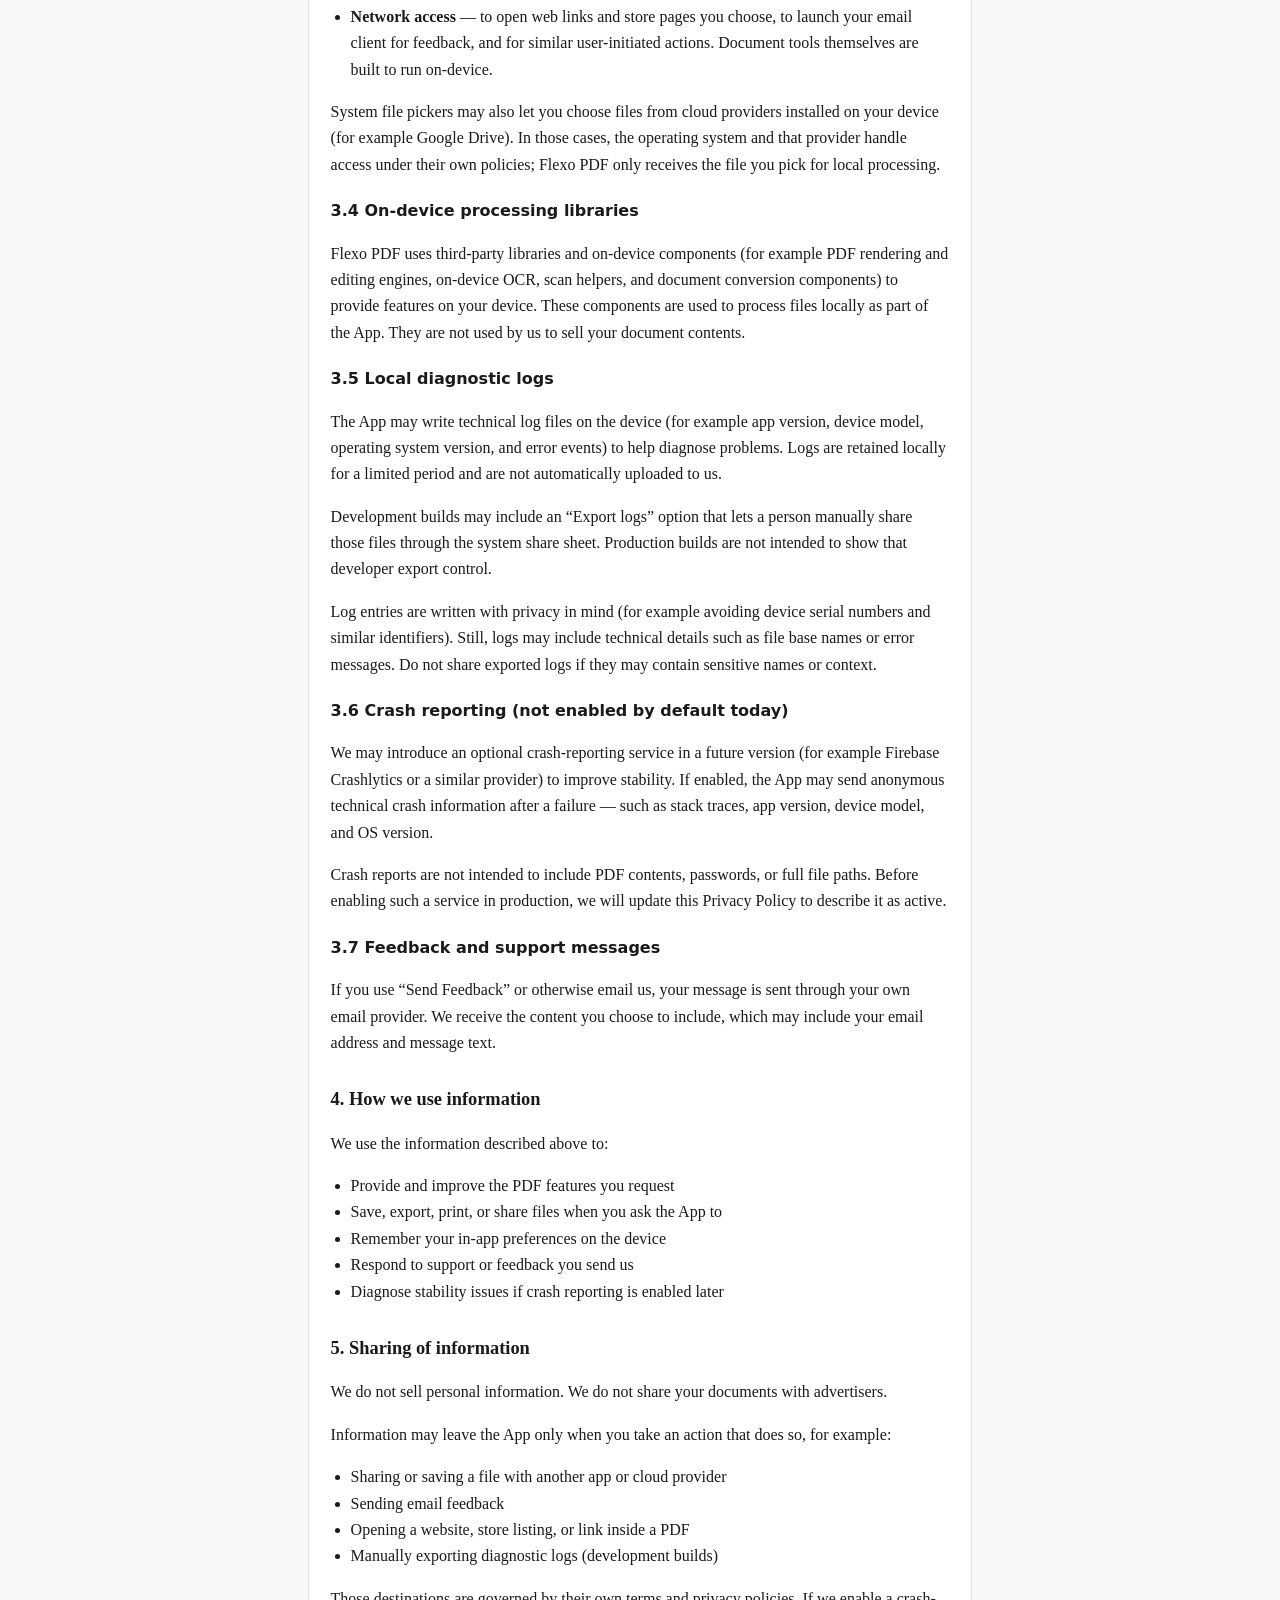
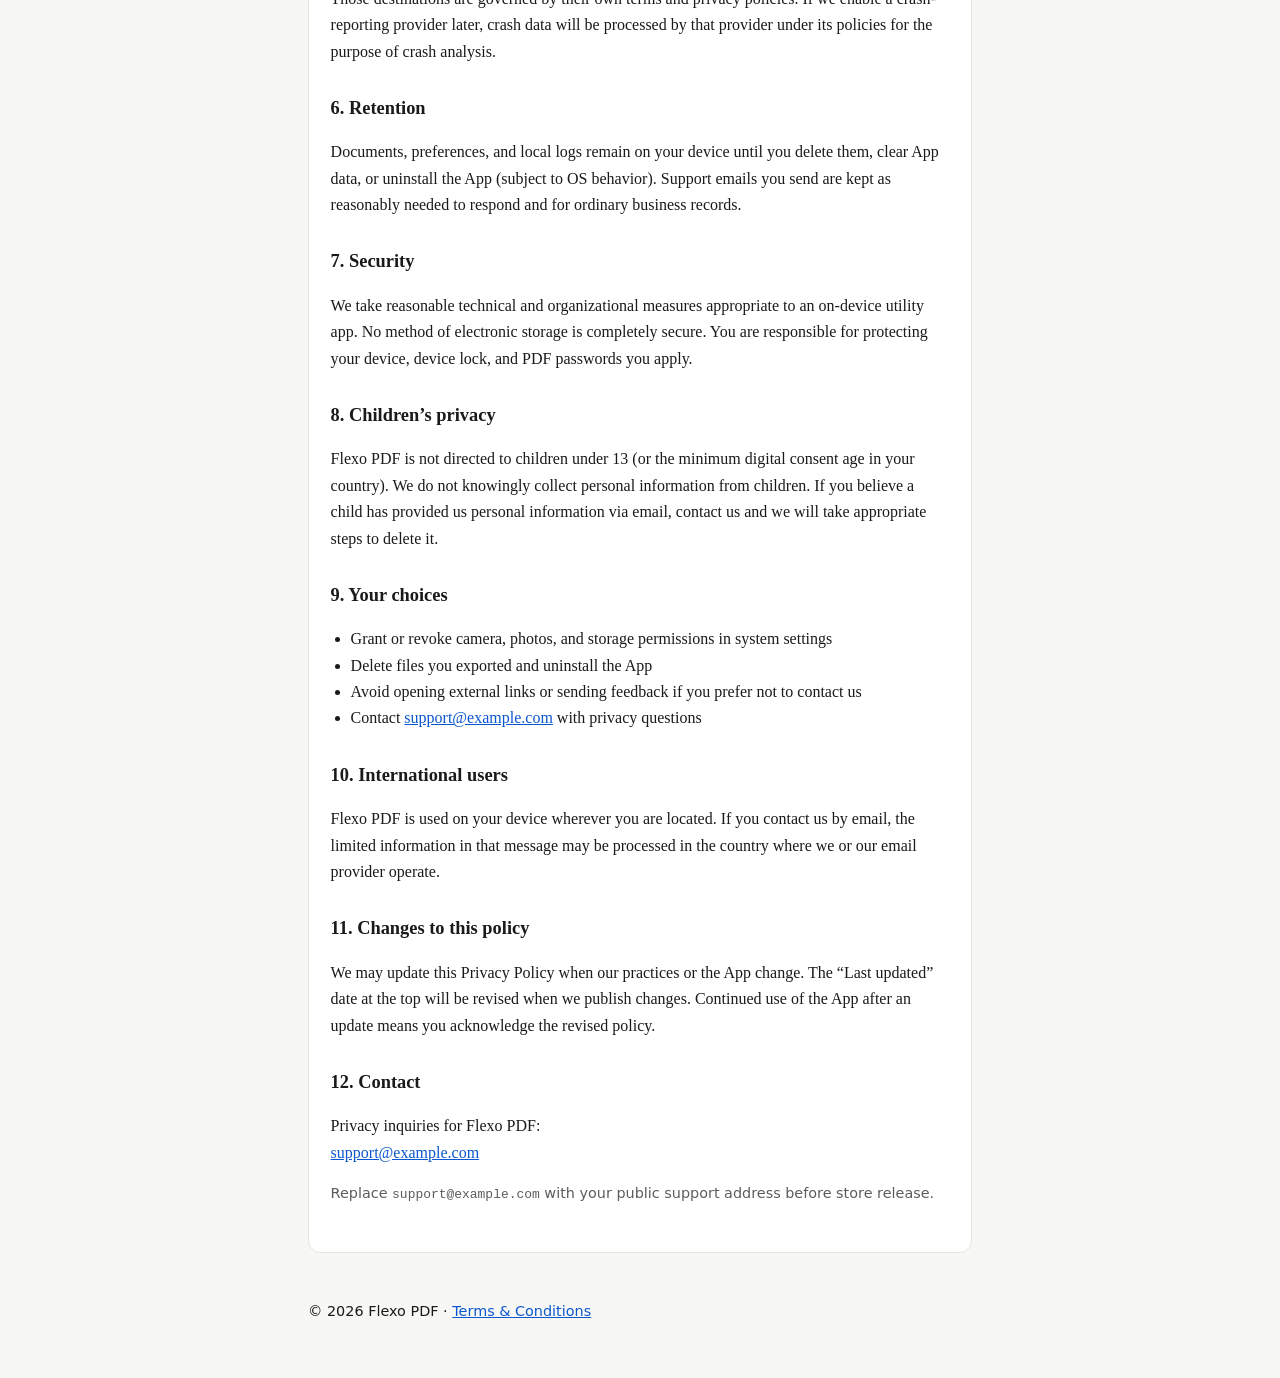
==== commit fd332b03: "Merge branch 'main' of https://github.com/kamran-pervez/flexopdf-legal into main" ====
--- a/privacy.html
+++ b/privacy.html
@@ -20,176 +20,258 @@
     <main>
       <article class="card">
         <h1>Privacy Policy</h1>
-        <p class="muted">Effective date: 20 October 2026</p>
-        <p>
-          This Privacy Policy describes how <strong>Flexo PDF</strong> (“the
-          App,” “we,” “us”) handles information when you use our mobile
-          application. Flexo PDF is a PDF utility app. We designed it to process
-          documents on your device whenever possible.
+        <p class="muted">Last updated: 20 October 2026</p>
+
+        <p>
+          This Privacy Policy explains how <strong>Flexo PDF</strong> (“Flexo
+          PDF,” “the App,” “we,” “us,” or “our”) handles information when you
+          use our mobile application on Android or iOS.
+        </p>
+        <p>
+          Flexo PDF is a PDF toolkit that helps you create, view, edit, convert,
+          organize, and secure PDF files. Document processing is designed to run
+          <strong>on your device</strong>. We do not require you to create an
+          account to use the App.
+        </p>
+
+        <h2>1. Controller / contact</h2>
+        <p>
+          Flexo PDF is provided by an independent developer. For privacy-related
+          requests, contact us at:
+        </p>
+        <p>
+          <!-- Replace with your public support address before store release. -->
+          <a href="mailto:support@example.com">support@example.com</a>
+        </p>
+
+        <h2>2. Privacy highlights</h2>
+        <ul>
+          <li>
+            PDFs, images, and related files you open or create are processed
+            locally on your device for the feature you use.
+          </li>
+          <li>
+            We do not operate a Flexo PDF cloud service that uploads your
+            documents to our servers for conversion or editing.
+          </li>
+          <li>
+            We do not sell your personal information, and the App does not show
+            third-party advertising networks.
+          </li>
+          <li>
+            The App does not require a user login or Flexo PDF account.
+          </li>
+          <li>
+            Limited network access may be used when you open in-app links (such
+            as this policy, Terms, store pages), send feedback with your email
+            app, rate the App, or open a hyperlink inside a PDF.
+          </li>
+        </ul>
+
+        <h2>3. Information we process</h2>
+
+        <h3>3.1 Your documents and media</h3>
+        <p>
+          When you use Flexo PDF features — including scan to PDF, images to
+          PDF, import, view, edit, merge, extract, compress, rotate, reorder,
+          delete pages, PDF to images, Word to PDF, password protect or unlock,
+          sign, watermark, annotate, fill forms, and searchable PDF (OCR) —
+          the App reads and writes files you select or create.
+        </p>
+        <p>
+          Those files stay under your control on the device and in storage
+          locations you choose (for example Downloads, Files, or Photos). We do
+          not use the contents of your documents for advertising or marketing
+          profiles.
+        </p>
+        <p>
+          Temporary working files may be created while a tool runs and are
+          cleaned up according to the App’s normal operation. Uninstalling the
+          App removes App-private storage, subject to your operating system.
+        </p>
+
+        <h3>3.2 App preferences stored on device</h3>
+        <p>
+          The App may store settings locally on your device, such as theme,
+          compression quality preference, favorite tools, folder labels, and
+          optional saved signature or stamp assets you create. This data remains
+          on the device and is not uploaded to a Flexo PDF server.
+        </p>
+
+        <h3>3.3 Device permissions</h3>
+        <p>
+          Depending on the feature and platform, Flexo PDF may request:
+        </p>
+        <ul>
+          <li>
+            <strong>Camera</strong> — to scan paper documents into PDF
+            (optional; you can deny it and still use other tools).
+          </li>
+          <li>
+            <strong>Photos / media / storage</strong> — to import images or
+            files and to save or share results (including saving images to your
+            photo library where that feature is available).
+          </li>
+          <li>
+            <strong>Network access</strong> — to open web links and store pages
+            you choose, to launch your email client for feedback, and for
+            similar user-initiated actions. Document tools themselves are built
+            to run on-device.
+          </li>
+        </ul>
+        <p>
+          System file pickers may also let you choose files from cloud providers
+          installed on your device (for example Google Drive). In those cases,
+          the operating system and that provider handle access under their own
+          policies; Flexo PDF only receives the file you pick for local
+          processing.
+        </p>
+
+        <h3>3.4 On-device processing libraries</h3>
+        <p>
+          Flexo PDF uses third-party libraries and on-device components (for
+          example PDF rendering and editing engines, on-device OCR, scan helpers,
+          and document conversion components) to provide features on your
+          device. These components are used to process files locally as part of
+          the App. They are not used by us to sell your document contents.
+        </p>
+
+        <h3>3.5 Local diagnostic logs</h3>
+        <p>
+          The App may write technical log files on the device (for example app
+          version, device model, operating system version, and error events) to
+          help diagnose problems. Logs are retained locally for a limited period
+          and are not automatically uploaded to us.
+        </p>
+        <p>
+          Development builds may include an “Export logs” option that lets a
+          person manually share those files through the system share sheet.
+          Production builds are not intended to show that developer export
+          control.
+        </p>
+        <p>
+          Log entries are written with privacy in mind (for example avoiding
+          device serial numbers and similar identifiers). Still, logs may
+          include technical details such as file base names or error messages.
+          Do not share exported logs if they may contain sensitive names or
+          context.
+        </p>
+
+        <h3>3.6 Crash reporting (not enabled by default today)</h3>
+        <p>
+          We may introduce an optional crash-reporting service in a future
+          version (for example Firebase Crashlytics or a similar provider) to
+          improve stability. If enabled, the App may send anonymous technical
+          crash information after a failure — such as stack traces, app version,
+          device model, and OS version.
+        </p>
+        <p>
+          Crash reports are not intended to include PDF contents, passwords, or
+          full file paths. Before enabling such a service in production, we will
+          update this Privacy Policy to describe it as active.
+        </p>
+
+        <h3>3.7 Feedback and support messages</h3>
+        <p>
+          If you use “Send Feedback” or otherwise email us, your message is sent
+          through your own email provider. We receive the content you choose to
+          include, which may include your email address and message text.
+        </p>
+
+        <h2>4. How we use information</h2>
+        <p>We use the information described above to:</p>
+        <ul>
+          <li>Provide and improve the PDF features you request</li>
+          <li>Save, export, print, or share files when you ask the App to</li>
+          <li>Remember your in-app preferences on the device</li>
+          <li>Respond to support or feedback you send us</li>
+          <li>
+            Diagnose stability issues if crash reporting is enabled later
+          </li>
+        </ul>
+
+        <h2>5. Sharing of information</h2>
+        <p>
+          We do not sell personal information. We do not share your documents
+          with advertisers.
+        </p>
+        <p>
+          Information may leave the App only when you take an action that does
+          so, for example:
+        </p>
+        <ul>
+          <li>Sharing or saving a file with another app or cloud provider</li>
+          <li>Sending email feedback</li>
+          <li>Opening a website, store listing, or link inside a PDF</li>
+          <li>Manually exporting diagnostic logs (development builds)</li>
+        </ul>
+        <p>
+          Those destinations are governed by their own terms and privacy
+          policies. If we enable a crash-reporting provider later, crash data
+          will be processed by that provider under its policies for the purpose
+          of crash analysis.
+        </p>
+
+        <h2>6. Retention</h2>
+        <p>
+          Documents, preferences, and local logs remain on your device until you
+          delete them, clear App data, or uninstall the App (subject to OS
+          behavior). Support emails you send are kept as reasonably needed to
+          respond and for ordinary business records.
+        </p>
+
+        <h2>7. Security</h2>
+        <p>
+          We take reasonable technical and organizational measures appropriate
+          to an on-device utility app. No method of electronic storage is
+          completely secure. You are responsible for protecting your device,
+          device lock, and PDF passwords you apply.
+        </p>
+
+        <h2>8. Children’s privacy</h2>
+        <p>
+          Flexo PDF is not directed to children under 13 (or the minimum digital
+          consent age in your country). We do not knowingly collect personal
+          information from children. If you believe a child has provided us
+          personal information via email, contact us and we will take
+          appropriate steps to delete it.
+        </p>
+
+        <h2>9. Your choices</h2>
+        <ul>
+          <li>Grant or revoke camera, photos, and storage permissions in system settings</li>
+          <li>Delete files you exported and uninstall the App</li>
+          <li>Avoid opening external links or sending feedback if you prefer not to contact us</li>
+          <li>
+            Contact
+            <a href="mailto:support@example.com">support@example.com</a>
+            with privacy questions
+          </li>
+        </ul>
+
+        <h2>10. International users</h2>
+        <p>
+          Flexo PDF is used on your device wherever you are located. If you
+          contact us by email, the limited information in that message may be
+          processed in the country where we or our email provider operate.
+        </p>
+
+        <h2>11. Changes to this policy</h2>
+        <p>
+          We may update this Privacy Policy when our practices or the App
+          change. The “Last updated” date at the top will be revised when we
+          publish changes. Continued use of the App after an update means you
+          acknowledge the revised policy.
+        </p>
+
+        <h2>12. Contact</h2>
+        <p>
+          Privacy inquiries for Flexo PDF:<br />
+          <a href="mailto:support@example.com">support@example.com</a>
         </p>
         <p class="muted">
-          This page is a template for transparency and store listing
-          requirements. It is not legal advice. Review it before publishing, and
-          update it when your practices change.
-        </p>
-
-        <h2>1. Who we are</h2>
-        <p>
-          Flexo PDF is developed by an independent developer. For privacy
-          questions, contact:
-          <a href="mailto:kamran.pervez13@gmail.com"
-            >kamran.pervez13@gmail.com</a
-          >.
-        </p>
-
-        <h2>2. Summary</h2>
-        <ul>
-          <li>
-            Your PDF and image files are processed <strong>on your device</strong>
-            for the tools you use (merge, compress, convert, edit, scan, and
-            similar features).
-          </li>
-          <li>
-            We do <strong>not</strong> operate a Flexo PDF cloud account that
-            uploads your documents to our servers for processing.
-          </li>
-          <li>
-            We do <strong>not</strong> sell your personal information.
-          </li>
-          <li>
-            Development builds may keep diagnostic logs on the device. Those
-            logs are not automatically sent to us from production builds today.
-          </li>
-        </ul>
-
-        <h2>3. Information we process</h2>
-        <h3>3.1 Documents and media you choose</h3>
-        <p>
-          When you open, create, scan, convert, annotate, or export files, those
-          files remain under your control on the device (and in locations you
-          choose, such as Downloads or your photo library). We do not use the
-          contents of your documents for advertising.
-        </p>
-
-        <h3>3.2 Device permissions</h3>
-        <p>Depending on the feature and platform, the App may request:</p>
-        <ul>
-          <li>
-            <strong>Camera</strong> — for scan-related features (optional).
-          </li>
-          <li>
-            <strong>Photos / media / storage</strong> — to pick images or files
-            and to save or share results.
-          </li>
-          <li>
-            <strong>Internet</strong> — for opening links (for example Privacy
-            Policy, Terms, store pages, or sending feedback via your email app)
-            and for future optional services described below.
-          </li>
-        </ul>
-        <p>
-          You can deny optional permissions; some features may then be
-          unavailable.
-        </p>
-
-        <h3>3.3 On-device diagnostics (development)</h3>
-        <p>
-          In development builds, the App may write local log files (for example
-          app version, device model, OS version, and technical events) to help
-          fix bugs. An “Export logs” control may appear only in development
-          builds so a developer can share those files manually. Production
-          builds are not intended to expose that export control.
-        </p>
-
-        <h3>3.4 Crash reporting (planned / optional)</h3>
-        <p>
-          We may later enable a crash-reporting service such as
-          <strong>Firebase Crashlytics</strong> (provided by Google). If
-          enabled, the App may send <strong>anonymous technical crash data</strong>
-          after a failure — for example stack traces, app version, device model,
-          and OS version — so we can improve stability.
-        </p>
-        <p>
-          Crash reports are <strong>not</strong> intended to include your PDF
-          contents, passwords, or full file paths. If we enable Crashlytics, we
-          will update this Privacy Policy to state that it is active.
-        </p>
-
-        <h3>3.5 Feedback email</h3>
-        <p>
-          If you use “Send Feedback” or email us, your message is sent through
-          your own email provider. We receive whatever you choose to include
-          (for example your email address and message text).
-        </p>
-
-        <h2>4. How we use information</h2>
-        <ul>
-          <li>To provide PDF tools you request on your device</li>
-          <li>To save or share files you export</li>
-          <li>To respond to support messages you send</li>
-          <li>
-            To improve reliability if crash reporting is enabled in the future
-          </li>
-        </ul>
-
-        <h2>5. Sharing</h2>
-        <p>
-          We do not sell personal information. If Crashlytics or similar
-          services are enabled, crash data is processed by the service provider
-          (for example Google) under their terms and privacy policy, solely for
-          crash analysis as configured in the App.
-        </p>
-        <p>
-          If you share a file through the system share sheet or open a link, the
-          destination app or website handles that content under its own policy.
-        </p>
-
-        <h2>6. Data retention</h2>
-        <p>
-          Documents and local logs remain on your device until you delete them
-          or uninstall the App (subject to OS behavior). Emails you send us are
-          retained as needed to respond and for legitimate record-keeping.
-        </p>
-
-        <h2>7. Children</h2>
-        <p>
-          The App is not directed at children under 13 (or the minimum age
-          required in your country). We do not knowingly collect personal
-          information from children.
-        </p>
-
-        <h2>8. Your choices</h2>
-        <ul>
-          <li>Revoke permissions in system settings</li>
-          <li>Delete exported files and uninstall the App</li>
-          <li>
-            Contact us to ask questions about this policy:
-            <a href="mailto:kamran.pervez13@gmail.com"
-              >kamran.pervez13@gmail.com</a
-            >
-          </li>
-        </ul>
-
-        <h2>9. International users</h2>
-        <p>
-          If you use the App from outside the country where we operate, any
-          limited information you send us (such as an email) may be processed
-          where we or our providers are located.
-        </p>
-
-        <h2>10. Changes</h2>
-        <p>
-          We may update this Privacy Policy from time to time. The “Effective
-          date” at the top will change when we do. Continued use of the App
-          after an update means you acknowledge the revised policy.
-        </p>
-
-        <h2>11. Contact</h2>
-        <p>
-          Flexo PDF privacy inquiries:<br />
-          <a href="mailto:kamran.pervez13@gmail.com"
-            >kamran.pervez13@gmail.com</a
-          >
+          Replace <code>support@example.com</code> with your public support
+          address before store release.
         </p>
       </article>
     </main>
